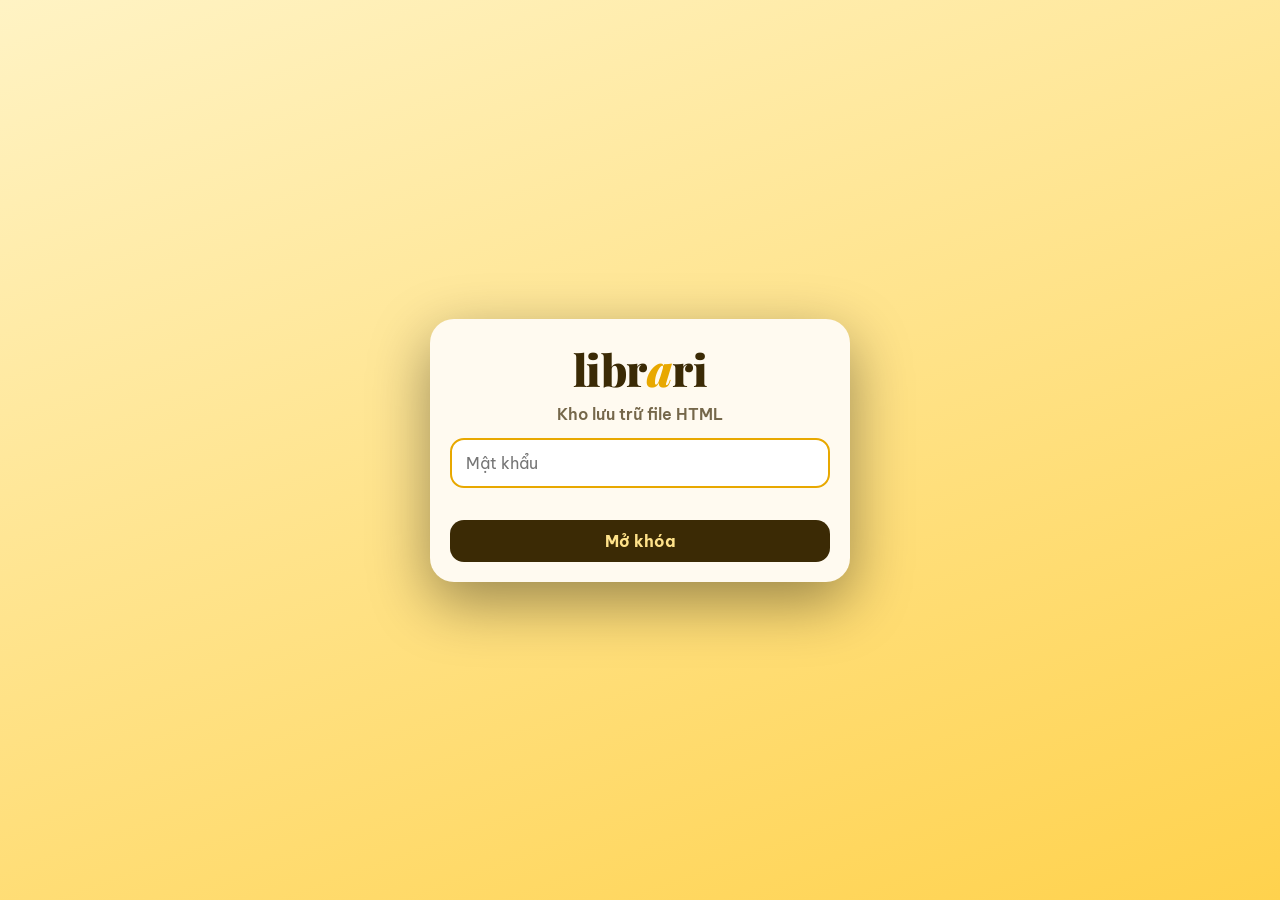
==== index.html @ 1a774085 "librari: kho lưu file HTML Co-Authored-By: Claude Sonnet 5.5 <noreply@anthropic.com> Claude-Session:" ====
<!doctype html>
<html lang="vi"><head><meta charset="utf-8">
<meta name="viewport" content="width=device-width,initial-scale=1,viewport-fit=cover">
<meta name="theme-color" content="#f7c948"><title>librari</title>
<link rel="icon" href="data:image/svg+xml,%3Csvg xmlns='http://www.w3.org/2000/svg' viewBox='0 0 32 32'%3E%3Crect width='32' height='32' rx='8' fill='%23f7c948'/%3E%3Cpath d='M6 11h7l2 2h11v11H6z' fill='%238a5a00'/%3E%3C/svg%3E">
<link rel="preconnect" href="https://fonts.googleapis.com"><link rel="preconnect" href="https://fonts.gstatic.com" crossorigin>
<link href="https://fonts.googleapis.com/css2?family=Be+Vietnam+Pro:wght@400;600;800&family=Playfair+Display:ital,wght@0,700;0,900;1,700&display=swap" rel="stylesheet">
<style>
:root{--bg:#fff3c4;--bg2:#ffe28a;--ink:#3b2a05;--acc:#e8a800;--card:#fffaf0;--line:#f0d27a}
*{box-sizing:border-box;-webkit-tap-highlight-color:transparent}
html,body{margin:0;min-height:100%;font-family:'Be Vietnam Pro',system-ui,sans-serif;color:var(--ink)}
body{background:radial-gradient(1200px 700px at 10% -10%,#fff9dc 0,transparent 60%),radial-gradient(900px 600px at 100% 0,#ffd75e 0,transparent 55%),linear-gradient(160deg,var(--bg),var(--bg2));background-attachment:fixed;padding-bottom:110px}
button{font:inherit;color:inherit;cursor:pointer;border:0}
header{position:sticky;top:0;z-index:5;display:flex;align-items:center;gap:10px;padding:max(12px,env(safe-area-inset-top)) 16px 12px;backdrop-filter:blur(14px);background:#fff3c4aa}
.logo{font-family:'Playfair Display',serif;font-weight:900;font-size:26px;letter-spacing:-.5px}
.logo i{color:var(--acc)}
.crumbs{flex:1;display:flex;gap:4px;align-items:center;overflow-x:auto;white-space:nowrap;scrollbar-width:none;font-size:14px;font-weight:600}
.crumbs button{background:#fff8;padding:6px 10px;border-radius:99px}
.crumbs button:last-child{background:var(--ink);color:#ffe28a}
.ib{width:40px;height:40px;border-radius:12px;background:#fffa;display:grid;place-items:center;font-size:18px;flex:none}
.grid{display:grid;grid-template-columns:repeat(auto-fill,minmax(150px,1fr));gap:14px;padding:8px 16px 16px;max-width:1400px;margin:auto}
.t{position:relative;aspect-ratio:1;border-radius:22px;overflow:hidden;background:var(--card);box-shadow:0 6px 18px #8a5a0033,inset 0 0 0 1.5px #fff8;cursor:pointer;transition:transform .15s;animation:pop .35s both}
.t:active{transform:scale(.96)}@media(hover:hover){.t:hover{transform:translateY(-4px) rotate(-.6deg)}}
@keyframes pop{from{opacity:0;transform:scale(.9)}}
.t svg.bg{position:absolute;inset:0;width:100%;height:100%}
.t .n{position:absolute;left:0;right:0;bottom:0;padding:28px 12px 12px;font-family:'Playfair Display',serif;font-weight:900;font-size:clamp(15px,4.2vw,19px);line-height:1.15;color:#fff;background:linear-gradient(transparent,#2a1c04cc);word-break:break-word;display:-webkit-box;-webkit-line-clamp:3;-webkit-box-orient:vertical;overflow:hidden;text-shadow:0 1px 6px #0006}
.t.f{background:linear-gradient(160deg,#fff3c9,#ffd24d)}
.t.f .ic{position:absolute;inset:10% 10% 28%;display:grid;place-items:center}
.t.f .ic svg{width:100%;height:100%;filter:drop-shadow(0 6px 6px #8a5a0044)}
.t.f .n{background:none;color:var(--ink);text-shadow:none;padding:0 12px 12px}
.t.f small{display:block;font:600 11px 'Be Vietnam Pro';opacity:.6;margin-top:2px}
.m{position:absolute;top:8px;right:8px;width:30px;height:30px;border-radius:50%;background:#fffd;font-weight:800;line-height:1;display:grid;place-items:center;z-index:2}
.empty{text-align:center;padding:60px 24px;opacity:.7;font-weight:600}
.empty b{display:block;font:900 28px 'Playfair Display',serif;margin-bottom:8px}
.fab{position:fixed;left:0;right:0;bottom:max(16px,env(safe-area-inset-bottom));display:flex;gap:10px;justify-content:center;z-index:6;pointer-events:none}
.fab button{pointer-events:auto;padding:14px 20px;border-radius:99px;font-weight:800;background:var(--ink);color:#ffe28a;box-shadow:0 8px 22px #3b2a0555}
.fab button.s{background:#fffd;color:var(--ink)}
.ov{position:fixed;inset:0;z-index:20;background:#3b2a0599;display:grid;place-items:center;padding:20px;backdrop-filter:blur(4px)}
.dlg{width:min(420px,100%);max-height:85dvh;overflow:auto;background:var(--card);border-radius:24px;padding:20px;box-shadow:0 20px 60px #0006}
.dlg h3{margin:0 0 12px;font:900 22px 'Playfair Display',serif}
.dlg input[type=text],.dlg input[type=password]{width:100%;padding:13px 14px;font:inherit;border-radius:14px;border:2px solid var(--line);background:#fff;margin-bottom:12px;outline:0}
.dlg input:focus{border-color:var(--acc)}
.row{display:flex;gap:8px;justify-content:flex-end}
.b{padding:11px 18px;border-radius:14px;font-weight:700;background:#f5e3a3}.b.p{background:var(--ink);color:#ffe28a}.b.l{display:block;width:100%;text-align:left;margin-bottom:8px}.b.d{color:#b3261e}
.err{color:#b3261e;font-weight:600;font-size:13px;min-height:18px;margin:-4px 0 6px}
#lock{position:fixed;inset:0;z-index:50;display:grid;place-items:center;padding:24px;background:linear-gradient(160deg,#fff3c4,#ffd24d)}
#lock .dlg{text-align:center}#lock .logo{font-size:44px;display:block;margin-bottom:6px}
#view{position:fixed;inset:0;z-index:30;background:#000;display:none}
#view iframe{position:absolute;inset:0;width:100%;height:100%;border:0;background:#fff}
#vb{position:absolute;top:max(8px,env(safe-area-inset-top));right:8px;z-index:2;display:flex;gap:6px;opacity:.85;transition:opacity .3s}
#vb button{width:40px;height:40px;border-radius:50%;background:#2a1c04cc;color:#ffe28a;font-size:17px;font-weight:800;backdrop-filter:blur(6px)}
#view.q #vb{opacity:.18}
.hid{display:none!important}
</style></head><body>
<div id="lock"><div class="dlg"><span class="logo">libr<i>a</i>ri</span><p style="margin:0 0 14px;opacity:.7;font-weight:600">Kho lưu trữ file HTML</p><input type="password" id="pw" placeholder="Mật khẩu" autocomplete="current-password"><div class="err" id="le"></div><button class="b p" style="width:100%" id="lb">Mở khóa</button></div></div>
<header><span class="logo">libr<i>a</i>ri</span><div class="crumbs" id="cr"></div><button class="ib" id="bk" title="Sao lưu / khôi phục">⇅</button><button class="ib" id="lo" title="Khóa">🔒</button></header>
<main><div class="grid" id="g"></div></main>
<div class="fab"><button class="s" id="nf">📁 Thư mục</button><button id="up">＋ Tải HTML lên</button></div>
<input type="file" id="fi" accept=".html,.htm,text/html" multiple hidden><input type="file" id="ri" accept=".json" hidden>
<div id="view"><div id="vb"><button id="vf" title="Toàn màn hình">⛶</button><button id="vx" title="Đóng">✕</button></div></div>
<script>
const HASH='a4751b67782b2f2d11706aff9822d2a721492cf282b61d3760e082967de8f615',$=s=>document.querySelector(s),E=new TextEncoder();
const hx=async p=>{const k=await crypto.subtle.importKey('raw',E.encode(p),'PBKDF2',false,['deriveBits']);return[...new Uint8Array(await crypto.subtle.deriveBits({name:'PBKDF2',salt:E.encode('librari-v1'),iterations:200000,hash:'SHA-256'},k,256))].map(x=>x.toString(16).padStart(2,'0')).join('')};
/* ---------- lưu trữ: IndexedDB (bền, xin persist) ---------- */
const db=new Promise((ok,no)=>{const r=indexedDB.open('librari',1);r.onupgradeneeded=()=>r.result.createObjectStore('i',{keyPath:'id'});r.onsuccess=()=>ok(r.result);r.onerror=()=>no(r.error)});
const tx=async(m,f)=>{const d=await db;return new Promise((ok,no)=>{const t=d.transaction('i',m),s=t.objectStore('i'),r=f(s);t.oncomplete=()=>ok(r&&r.result);t.onerror=()=>no(t.error)})};
const all=()=>tx('readonly',s=>s.getAll()),put=o=>tx('readwrite',s=>s.put(o)),del=id=>tx('readwrite',s=>s.delete(id));
navigator.storage&&navigator.storage.persist&&navigator.storage.persist();
let items=[],cur=null;
const uid=()=>Date.now().toString(36)+Math.random().toString(36).slice(2,6);
const esc=s=>s.replace(/[&<>"]/g,c=>({'&':'&amp;','<':'&lt;','>':'&gt;','"':'&quot;'}[c]));
/* ---------- họa tiết thumbnail tự tạo (theo tên + seed) ---------- */
const PAL=[['#ffb703','#fb8500','#fff1b8'],['#f9c74f','#f3722c','#fff3c4'],['#e9a800','#7a4a00','#ffe9a0'],['#ffd166','#ef8354','#4f3200'],['#f4a300','#9c5a00','#fff0b0'],['#ffcb47','#c8741a','#fff8dc'],['#fbbf24','#b45309','#fffbeb']];
function rng(s){let h=2166136261;for(const c of s)h=Math.imul(h^c.charCodeAt(0),16777619);return()=>(h=Math.imul(h^h>>>15,2246822507),h=Math.imul(h^h>>>13,3266489909),((h^=h>>>16)>>>0)/4294967296)}
function art(seed){const r=rng(seed),p=PAL[r()*PAL.length|0],k=r()*6|0,S=200;let o='';
const g='<defs><linearGradient id="a'+seed.length+'" x1="0" y1="0" x2="1" y2="1"><stop offset="0" stop-color="'+p[0]+'"/><stop offset="1" stop-color="'+p[1]+'"/></linearGradient></defs><rect width="200" height="200" fill="url(#a'+seed.length+')"/>';
if(k==0)for(let i=0;i<9;i++)o+='<circle cx="'+r()*S+'" cy="'+r()*S+'" r="'+(14+r()*50)+'" fill="'+p[2]+'" opacity="'+(.15+r()*.3)+'"/>';
if(k==1)for(let i=0;i<8;i++)o+='<circle cx="'+(r()*S)+'" cy="'+(r()*S)+'" r="'+(20+i*14)+'" fill="none" stroke="'+p[2]+'" stroke-width="'+(2+r()*5)+'" opacity=".35"/>';
if(k==2)for(let i=0;i<7;i++)o+='<path d="M-10 '+(i*32+r()*14)+' Q 50 '+(i*32-30)+' 100 '+(i*32)+' T 210 '+(i*32+10)+'" fill="none" stroke="'+p[2]+'" stroke-width="'+(3+r()*8)+'" opacity=".35" stroke-linecap="round"/>';
if(k==3)for(let y=0;y<10;y++)for(let x=0;x<10;x++)o+='<circle cx="'+(x*22+8)+'" cy="'+(y*22+8)+'" r="'+(1+r()*7)+'" fill="'+p[2]+'" opacity=".45"/>';
if(k==4)for(let i=0;i<7;i++)o+='<polygon points="'+[0,1,2].map(()=>r()*S+','+r()*S).join(' ')+'" fill="'+p[2]+'" opacity="'+(.15+r()*.3)+'"/>';
if(k==5)for(let i=-6;i<12;i++)o+='<rect x="'+(i*24)+'" y="-20" width="'+(6+r()*14)+'" height="260" fill="'+p[2]+'" opacity=".3" transform="rotate(25 100 100)"/>';
return'<svg class="bg" viewBox="0 0 200 200" preserveAspectRatio="xMidYMid slice">'+g+o+'</svg>'}
const FOLDER='<svg viewBox="0 0 120 100"><path d="M8 20a8 8 0 0 1 8-8h27l10 11h51a8 8 0 0 1 8 8v54a8 8 0 0 1-8 8H16a8 8 0 0 1-8-8z" fill="#c77d00"/><path d="M8 36a8 8 0 0 1 8-8h88a8 8 0 0 1 8 8v50a8 8 0 0 1-8 8H16a8 8 0 0 1-8-8z" fill="#ffc933"/><path d="M8 40h104" stroke="#fff6" stroke-width="3"/><rect x="8" y="36" width="104" height="58" rx="8" fill="none" stroke="#a96500" stroke-opacity=".25" stroke-width="2"/></svg>';
/* ---------- giao diện ---------- */
function render(){const kids=items.filter(i=>i.parent===cur).sort((a,b)=>(a.type==b.type?0:a.type=='folder'?-1:1)||a.name.localeCompare(b.name,'vi'));
const path=[];for(let c=cur;c;){const f=items.find(i=>i.id===c);if(!f)break;path.unshift(f);c=f.parent}
$('#cr').innerHTML='<button data-id="">🏠 Gốc</button>'+path.map(f=>'<span>›</span><button data-id="'+f.id+'">'+esc(f.name)+'</button>').join('');
$('#cr').querySelectorAll('button').forEach(b=>b.onclick=()=>{cur=b.dataset.id||null;render()});
$('#g').innerHTML=kids.length?kids.map((i,n)=>i.type=='folder'?'<div class="t f" data-id="'+i.id+'" style="animation-delay:'+n*25+'ms"><button class="m" data-m="'+i.id+'">⋯</button><div class="ic">'+FOLDER+'</div><div class="n">'+esc(i.name)+'<small>'+items.filter(x=>x.parent===i.id).length+' mục</small></div></div>':'<div class="t" data-id="'+i.id+'" style="animation-delay:'+n*25+'ms">'+art(i.name+(i.seed||''))+'<button class="m" data-m="'+i.id+'">⋯</button><div class="n">'+esc(i.name.replace(/\.html?$/i,''))+'</div></div>').join(''):'<div class="empty" style="grid-column:1/-1"><b>Trống trơn</b>Bấm “＋ Tải HTML lên” hoặc kéo thả file vào đây</div>';
$('#g').querySelectorAll('.t').forEach(t=>t.onclick=e=>{const m=e.target.closest('.m');if(m){menu(m.dataset.m);return}const i=items.find(x=>x.id===t.dataset.id);i.type=='folder'?(cur=i.id,render(),scrollTo(0,0)):openFile(i)})}
function dlg(h,ok,okLabel='OK'){return new Promise(res=>{const o=document.createElement('div');o.className='ov';o.innerHTML='<div class="dlg">'+h+'<div class="row"><button class="b" data-x>Hủy</button>'+(ok===false?'':'<button class="b p" data-o>'+okLabel+'</button>')+'</div></div>';document.body.append(o);const c=v=>{o.remove();res(v)};o.onclick=e=>{if(e.target==o)c(null)};o.querySelector('[data-x]').onclick=()=>c(null);const b=o.querySelector('[data-o]');b&&(b.onclick=()=>c(o));const i=o.querySelector('input');i&&(i.focus(),i.onkeydown=e=>e.key=='Enter'&&c(o));o.close=c})}
async function ask(title,val=''){const o=await dlg('<h3>'+title+'</h3><input type="text" value="'+esc(val)+'">');return o&&o.querySelector('input').value.trim()}
async function menu(id){const i=items.find(x=>x.id===id),o=document.createElement('div');o.className='ov';o.innerHTML='<div class="dlg"><h3>'+esc(i.name)+'</h3><button class="b l" data-a="rn">✏️ Đổi tên</button><button class="b l" data-a="mv">📂 Chuyển vào thư mục</button>'+(i.type=='file'?'<button class="b l" data-a="sd">🎨 Đổi họa tiết</button><button class="b l" data-a="dl">⬇️ Tải về</button>':'')+'<button class="b l d" data-a="rm">🗑 Xóa</button><button class="b l" data-a="x">Đóng</button></div>';document.body.append(o);
o.onclick=async e=>{const a=e.target.dataset.a;if(!a&&e.target!=o)return;o.remove();if(a=='rn'){const n=await ask('Đổi tên',i.name);if(n){i.name=n;await put(i);render()}}
if(a=='sd'){i.seed=Math.random().toString(36).slice(2,6);await put(i);render()}
if(a=='dl'){const u=URL.createObjectURL(new Blob([i.html],{type:'text/html'})),l=document.createElement('a');l.href=u;l.download=i.name.replace(/\.html?$/i,'')+'.html';l.click();setTimeout(()=>URL.revokeObjectURL(u),5e3)}
if(a=='rm'){const n=items.filter(x=>x.parent===id).length;const r=await dlg('<h3>Xóa “'+esc(i.name)+'”?</h3><p>'+(i.type=='folder'?'Xóa luôn '+n+' mục bên trong. ':'')+'Không thể hoàn tác.</p>','','Xóa');if(r){const rm=async x=>{for(const c of items.filter(y=>y.parent===x))await rm(c.id);await del(x)};await rm(id);items=await all();render()}}
if(a=='mv'){const desc=x=>items.filter(y=>y.parent===x).flatMap(y=>[y.id,...desc(y.id)]),bad=i.type=='folder'?[id,...desc(id)]:[],fs=items.filter(f=>f.type=='folder'&&!bad.includes(f.id)),p=x=>{const f=items.find(y=>y.id===x);return f?(f.parent?p(f.parent)+' / ':'')+f.name:''};
const m=await dlg('<h3>Chuyển tới</h3><button class="b l" data-t="">🏠 Gốc</button>'+fs.map(f=>'<button class="b l" data-t="'+f.id+'">📁 '+esc(p(f.id))+'</button>').join(''),false);if(!m)return;m.onclick=async e=>{if(e.target.dataset.t===undefined)return;i.parent=e.target.dataset.t||null;await put(i);m.close(1);render()}}}}
/* ---------- xem file: toàn màn hình, chạy tốt trên điện thoại ---------- */
let vurl=null,qt;
function openFile(i){const v=$('#view');vurl=URL.createObjectURL(new Blob([i.html],{type:'text/html'}));const f=document.createElement('iframe');f.allow='fullscreen;autoplay;accelerometer;gyroscope;microphone;camera;clipboard-write;web-share';f.setAttribute('allowfullscreen','');f.src=vurl;v.querySelector('iframe')?.remove();v.prepend(f);v.style.display='block';v.classList.remove('q');clearTimeout(qt);qt=setTimeout(()=>v.classList.add('q'),2500);document.body.style.overflow='hidden';history.pushState({v:1},'')}
function closeView(pop){const v=$('#view');v.style.display='none';v.querySelector('iframe')?.remove();vurl&&URL.revokeObjectURL(vurl);document.body.style.overflow='';if(document.fullscreenElement)document.exitFullscreen();if(!pop&&history.state&&history.state.v)history.back()}
$('#vx').onclick=()=>closeView();addEventListener('popstate',()=>$('#view').style.display=='block'&&closeView(1));
$('#vf').onclick=()=>{const v=$('#view');document.fullscreenElement?document.exitFullscreen():(v.requestFullscreen||v.webkitRequestFullscreen||(()=>{}))?.call(v)};
$('#vb').onpointerenter=$('#vb').ontouchstart=()=>{$('#view').classList.remove('q');clearTimeout(qt);qt=setTimeout(()=>$('#view').classList.add('q'),2500)};
/* ---------- tải lên / thư mục / sao lưu ---------- */
async function addFiles(fl){let n=0;for(const f of fl){if(!/\.html?$/i.test(f.name)&&f.type!='text/html')continue;await put({id:uid(),type:'file',parent:cur,name:f.name.replace(/\.html?$/i,''),html:await f.text(),created:Date.now()});n++}items=await all();render()}
$('#up').onclick=()=>$('#fi').click();$('#fi').onchange=e=>{addFiles(e.target.files);e.target.value=''};
addEventListener('dragover',e=>e.preventDefault());addEventListener('drop',e=>{e.preventDefault();addFiles(e.dataTransfer.files)});
$('#nf').onclick=async()=>{const n=await ask('Tên thư mục mới');if(n){await put({id:uid(),type:'folder',parent:cur,name:n,created:Date.now()});items=await all();render()}};
$('#bk').onclick=async()=>{const m=await dlg('<h3>Sao lưu</h3><button class="b l" data-a="e">⬇️ Xuất tất cả ra file .json</button><button class="b l" data-a="i">⬆️ Khôi phục từ file .json</button>',false);if(!m)return;m.onclick=async e=>{const a=e.target.dataset.a;if(!a)return;m.close(1);if(a=='e'){const u=URL.createObjectURL(new Blob([JSON.stringify(items)],{type:'application/json'})),l=document.createElement('a');l.href=u;l.download='librari-backup.json';l.click();setTimeout(()=>URL.revokeObjectURL(u),5e3)}else $('#ri').click()}};
$('#ri').onchange=async e=>{try{for(const o of JSON.parse(await e.target.files[0].text()))await put(o);items=await all();render()}catch{}e.target.value=''};
/* ---------- khóa ---------- */
async function unlock(){const e=$('#le');e.textContent='';try{if(await hx($('#pw').value)!==HASH){e.textContent='Sai mật khẩu';return}}catch{e.textContent='Trình duyệt không hỗ trợ';return}localStorage.lbOK=HASH.slice(0,16);start()}
async function start(){$('#lock').classList.add('hid');items=await all();render()}
$('#lb').onclick=unlock;$('#pw').onkeydown=e=>e.key=='Enter'&&unlock();
$('#lo').onclick=()=>{localStorage.removeItem('lbOK');location.reload()};
localStorage.lbOK===HASH.slice(0,16)?start():$('#pw').focus();
</script></body></html>
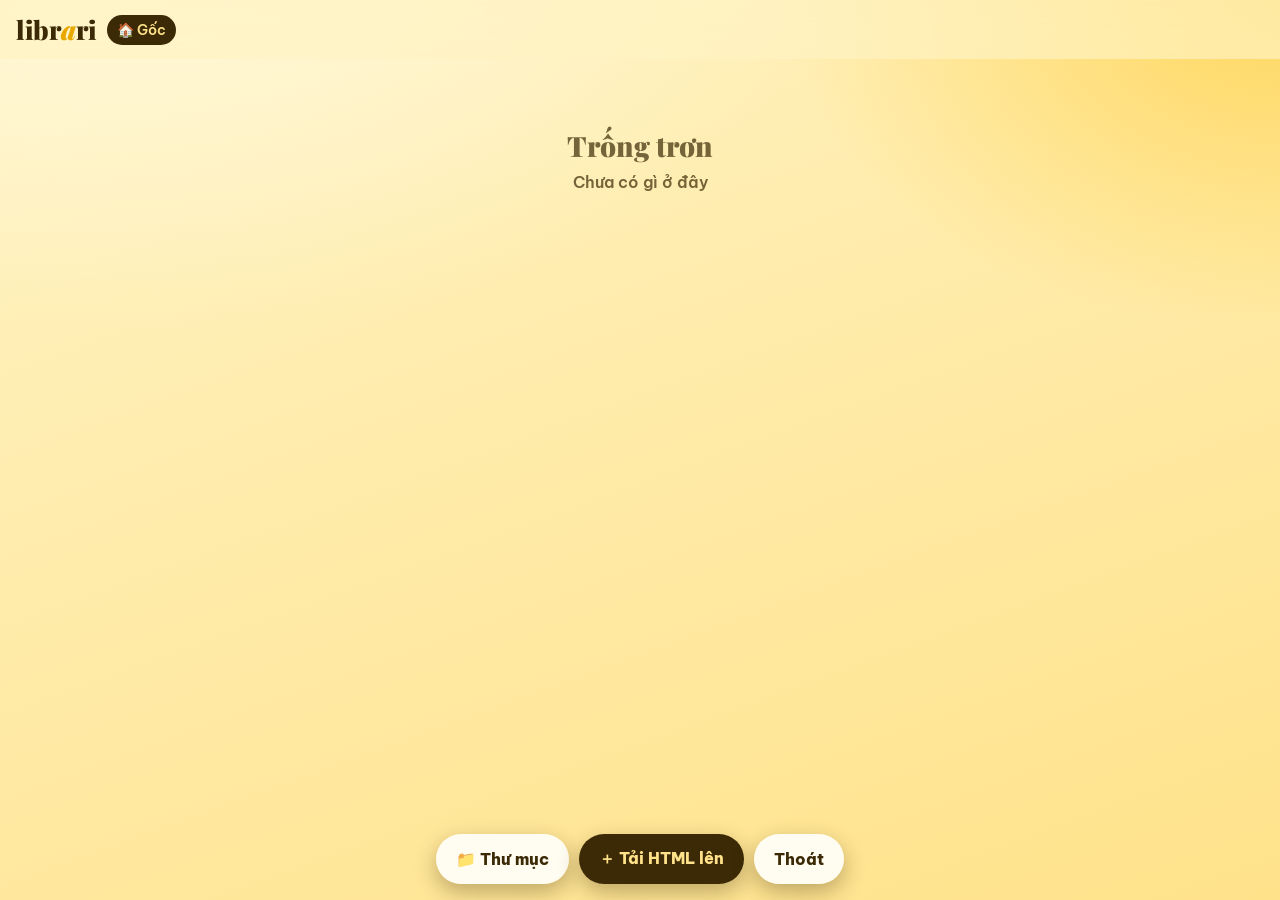
==== commit 46e927d0: "Xem công khai, nút tàng hình để đăng nhập, lưu vào repo như bản gốc Co-Authored-By: Claude Sonnet 5." ====
--- a/index.html
+++ b/index.html
@@ -23,6 +23,7 @@
 .t:active{transform:scale(.96)}@media(hover:hover){.t:hover{transform:translateY(-4px) rotate(-.6deg)}}
 @keyframes pop{from{opacity:0;transform:scale(.9)}}
 .t svg.bg{position:absolute;inset:0;width:100%;height:100%}
+.adm .t .m{display:grid}.t .m{display:none}
 .t .n{position:absolute;left:0;right:0;bottom:0;padding:28px 12px 12px;font-family:'Playfair Display',serif;font-weight:900;font-size:clamp(15px,4.2vw,19px);line-height:1.15;color:#fff;background:linear-gradient(transparent,#2a1c04cc);word-break:break-word;display:-webkit-box;-webkit-line-clamp:3;-webkit-box-orient:vertical;overflow:hidden;text-shadow:0 1px 6px #0006}
 .t.f{background:linear-gradient(160deg,#fff3c9,#ffd24d)}
 .t.f .ic{position:absolute;inset:10% 10% 28%;display:grid;place-items:center}
@@ -32,7 +33,7 @@
 .m{position:absolute;top:8px;right:8px;width:30px;height:30px;border-radius:50%;background:#fffd;font-weight:800;line-height:1;display:grid;place-items:center;z-index:2}
 .empty{text-align:center;padding:60px 24px;opacity:.7;font-weight:600}
 .empty b{display:block;font:900 28px 'Playfair Display',serif;margin-bottom:8px}
-.fab{position:fixed;left:0;right:0;bottom:max(16px,env(safe-area-inset-bottom));display:flex;gap:10px;justify-content:center;z-index:6;pointer-events:none}
+.fab{display:none;position:fixed;left:0;right:0;bottom:max(16px,env(safe-area-inset-bottom));display:flex;gap:10px;justify-content:center;z-index:6;pointer-events:none}
 .fab button{pointer-events:auto;padding:14px 20px;border-radius:99px;font-weight:800;background:var(--ink);color:#ffe28a;box-shadow:0 8px 22px #3b2a0555}
 .fab button.s{background:#fffd;color:var(--ink)}
 .ov{position:fixed;inset:0;z-index:20;background:#3b2a0599;display:grid;place-items:center;padding:20px;backdrop-filter:blur(4px)}
@@ -50,25 +51,51 @@
 #vb{position:absolute;top:max(8px,env(safe-area-inset-top));right:8px;z-index:2;display:flex;gap:6px;opacity:.85;transition:opacity .3s}
 #vb button{width:40px;height:40px;border-radius:50%;background:#2a1c04cc;color:#ffe28a;font-size:17px;font-weight:800;backdrop-filter:blur(6px)}
 #view.q #vb{opacity:.18}
+.adm .fab{display:flex}
+#sec{position:fixed;left:max(8px,env(safe-area-inset-left));bottom:max(8px,env(safe-area-inset-bottom));width:30px;height:30px;border-radius:50%;border:1.5px solid transparent;background:none;z-index:7}
+#sec:hover,#sec:focus-visible{border-color:#3b2a0533;outline:none}
+.pwr{position:relative}.pwr button{position:absolute;right:6px;top:6px;width:36px;height:36px;border-radius:10px;background:#f5e3a3}
+.dlg input{font-size:16px!important}
 .hid{display:none!important}
 </style></head><body>
-<div id="lock"><div class="dlg"><span class="logo">libr<i>a</i>ri</span><p style="margin:0 0 14px;opacity:.7;font-weight:600">Kho lưu trữ file HTML</p><input type="password" id="pw" placeholder="Mật khẩu" autocomplete="current-password"><div class="err" id="le"></div><button class="b p" style="width:100%" id="lb">Mở khóa</button></div></div>
-<header><span class="logo">libr<i>a</i>ri</span><div class="crumbs" id="cr"></div><button class="ib" id="bk" title="Sao lưu / khôi phục">⇅</button><button class="ib" id="lo" title="Khóa">🔒</button></header>
+<header><span class="logo">libr<i>a</i>ri</span><div class="crumbs" id="cr"></div></header>
 <main><div class="grid" id="g"></div></main>
-<div class="fab"><button class="s" id="nf">📁 Thư mục</button><button id="up">＋ Tải HTML lên</button></div>
-<input type="file" id="fi" accept=".html,.htm,text/html" multiple hidden><input type="file" id="ri" accept=".json" hidden>
+<button id="sec" aria-label="Đăng nhập"></button>
+<div class="fab" id="tools"><button class="s" id="nf">📁 Thư mục</button><button id="up">＋ Tải HTML lên</button><button class="s" id="out">Thoát</button></div>
+<input type="file" id="fi" accept=".html,.htm,text/html" multiple hidden>
 <div id="view"><div id="vb"><button id="vf" title="Toàn màn hình">⛶</button><button id="vx" title="Đóng">✕</button></div></div>
 <script>
-const HASH='a4751b67782b2f2d11706aff9822d2a721492cf282b61d3760e082967de8f615',$=s=>document.querySelector(s),E=new TextEncoder();
-const hx=async p=>{const k=await crypto.subtle.importKey('raw',E.encode(p),'PBKDF2',false,['deriveBits']);return[...new Uint8Array(await crypto.subtle.deriveBits({name:'PBKDF2',salt:E.encode('librari-v1'),iterations:200000,hash:'SHA-256'},k,256))].map(x=>x.toString(16).padStart(2,'0')).join('')};
-/* ---------- lưu trữ: IndexedDB (bền, xin persist) ---------- */
-const db=new Promise((ok,no)=>{const r=indexedDB.open('librari',1);r.onupgradeneeded=()=>r.result.createObjectStore('i',{keyPath:'id'});r.onsuccess=()=>ok(r.result);r.onerror=()=>no(r.error)});
-const tx=async(m,f)=>{const d=await db;return new Promise((ok,no)=>{const t=d.transaction('i',m),s=t.objectStore('i'),r=f(s);t.oncomplete=()=>ok(r&&r.result);t.onerror=()=>no(t.error)})};
-const all=()=>tx('readonly',s=>s.getAll()),put=o=>tx('readwrite',s=>s.put(o)),del=id=>tx('readwrite',s=>s.delete(id));
-navigator.storage&&navigator.storage.persist&&navigator.storage.persist();
-let items=[],cur=null;
+const HASH='a4751b67782b2f2d11706aff9822d2a721492cf282b61d3760e082967de8f615',$=s=>document.querySelector(s),E=new TextEncoder(),D=new TextDecoder(),B=document.body;
+const CFG={owner:'harieedawwn',repo:'librari',branch:'main'};
+const ub=s=>Uint8Array.from(atob(s),c=>c.charCodeAt(0)),hex=u=>[...u].map(x=>x.toString(16).padStart(2,'0')).join('');
+const b64=u=>{let s='';for(let i=0;i<u.length;i+=32768)s+=String.fromCharCode(...u.subarray(i,i+32768));return btoa(s)};
+const base=pw=>crypto.subtle.importKey('raw',E.encode(pw),'PBKDF2',false,['deriveBits','deriveKey']);
+const hx=async pw=>hex(new Uint8Array(await crypto.subtle.deriveBits({name:'PBKDF2',salt:E.encode('librari-v1'),iterations:200000,hash:'SHA-256'},await base(pw),256)));
+const ak=async pw=>crypto.subtle.deriveKey({name:'PBKDF2',salt:E.encode('librari-tk-v1'),iterations:200000,hash:'SHA-256'},await base(pw),{name:'AES-GCM',length:256},false,['encrypt','decrypt']);
+async function putTok(pw,t){const iv=crypto.getRandomValues(new Uint8Array(12)),ct=await crypto.subtle.encrypt({name:'AES-GCM',iv},await ak(pw),E.encode(t));localStorage.tk=b64(iv)+'.'+b64(new Uint8Array(ct))}
+async function getTok(pw){try{const[i,c]=localStorage.tk.split('.');return D.decode(await crypto.subtle.decrypt({name:'AES-GCM',iv:ub(i)},await ak(pw),ub(c)))}catch{return null}}
+const idb=(m,v)=>new Promise((ok,no)=>{const r=indexedDB.open('librari-k',1);r.onupgradeneeded=()=>r.result.createObjectStore('k');r.onerror=()=>no(r.error);
+r.onsuccess=()=>{const s=r.result.transaction('k',m==='get'?'readonly':'readwrite').objectStore('k'),q=m==='get'?s.get('a'):m==='del'?s.delete('a'):s.put(v,'a');q.onsuccess=()=>ok(q.result);q.onerror=()=>no(q.error)}});
+async function remember(t){const k=await crypto.subtle.generateKey({name:'AES-GCM',length:256},false,['encrypt','decrypt']),iv=crypto.getRandomValues(new Uint8Array(12));await idb('put',{k,iv,c:await crypto.subtle.encrypt({name:'AES-GCM',iv},k,E.encode(t))})}
+async function recall(){try{const a=await idb('get');return a?D.decode(await crypto.subtle.decrypt({name:'AES-GCM',iv:a.iv},a.k,a.c)):null}catch{return null}}
+/* ---------- ghi vào repo: mọi thay đổi = MỘT commit ---------- */
+let TOK=null,adm=false,items=[],cur=null;const cache={};
+async function api(p,m='GET',b){const r=await fetch('https://api.github.com/repos/'+CFG.owner+'/'+CFG.repo+'/'+p,{method:m,cache:'no-store',headers:{Authorization:'Bearer '+TOK,Accept:'application/vnd.github+json'},body:b?JSON.stringify(b):undefined});
+if(!r.ok)throw Error('GitHub '+r.status+': '+((await r.json().catch(()=>({}))).message||''));return r.json()}
+async function check(t){TOK=t;const r=await fetch('https://api.github.com/repos/'+CFG.owner+'/'+CFG.repo,{headers:{Authorization:'Bearer '+t,Accept:'application/vnd.github+json'},cache:'no-store'});
+if(r.status===401)throw Error('Token hết hạn hoặc sai');if(!r.ok)throw Error('GitHub '+r.status);const j=await r.json();if(j.permissions&&!j.permissions.push)throw Error('Token không có quyền ghi')}
+async function commit(msg,files,fn){const ent=Object.entries(files);
+const blobs=await Promise.all(ent.filter(e=>e[1]).map(async([path,c])=>({path,mode:'100644',type:'blob',sha:(await api('git/blobs','POST',{content:c,encoding:'base64'})).sha})));
+for(let n=0;;n++){const head=(await api('git/ref/heads/'+CFG.branch)).object.sha,bt=(await api('git/commits/'+head)).tree.sha;
+let j={items:[]};try{const f=await api('contents/data/library.json?ref='+head);j=JSON.parse(D.decode(ub(f.content.replace(/\n/g,''))))}catch{}
+fn(j);const jb=(await api('git/blobs','POST',{content:b64(E.encode(JSON.stringify(j))),encoding:'base64'})).sha;
+const tree=(await api('git/trees','POST',{base_tree:bt,tree:[...blobs,{path:'data/library.json',mode:'100644',type:'blob',sha:jb},...ent.filter(e=>!e[1]).map(([path])=>({path,mode:'100644',type:'blob',sha:null}))]})).sha;
+const c=(await api('git/commits','POST',{message:msg,tree,parents:[head]})).sha;
+try{await api('git/refs/heads/'+CFG.branch,'PATCH',{sha:c});items=j.items;render();return}catch(e){if(n>1)throw e}}}
+const busy=async f=>{B.style.cursor='progress';try{await f()}catch(e){await dlg('<h3>Lỗi</h3><p>'+esc(e.message)+'</p>',false)}B.style.cursor=''};
 const uid=()=>Date.now().toString(36)+Math.random().toString(36).slice(2,6);
 const esc=s=>s.replace(/[&<>"]/g,c=>({'&':'&amp;','<':'&lt;','>':'&gt;','"':'&quot;'}[c]));
+const kidsOf=x=>items.filter(y=>y.parent===x),subs=x=>kidsOf(x).flatMap(y=>[y,...subs(y.id)]);
 /* ---------- họa tiết thumbnail tự tạo (theo tên + seed) ---------- */
 const PAL=[['#ffb703','#fb8500','#fff1b8'],['#f9c74f','#f3722c','#fff3c4'],['#e9a800','#7a4a00','#ffe9a0'],['#ffd166','#ef8354','#4f3200'],['#f4a300','#9c5a00','#fff0b0'],['#ffcb47','#c8741a','#fff8dc'],['#fbbf24','#b45309','#fffbeb']];
 function rng(s){let h=2166136261;for(const c of s)h=Math.imul(h^c.charCodeAt(0),16777619);return()=>(h=Math.imul(h^h>>>15,2246822507),h=Math.imul(h^h>>>13,3266489909),((h^=h>>>16)>>>0)/4294967296)}
@@ -83,39 +110,40 @@
 return'<svg class="bg" viewBox="0 0 200 200" preserveAspectRatio="xMidYMid slice">'+g+o+'</svg>'}
 const FOLDER='<svg viewBox="0 0 120 100"><path d="M8 20a8 8 0 0 1 8-8h27l10 11h51a8 8 0 0 1 8 8v54a8 8 0 0 1-8 8H16a8 8 0 0 1-8-8z" fill="#c77d00"/><path d="M8 36a8 8 0 0 1 8-8h88a8 8 0 0 1 8 8v50a8 8 0 0 1-8 8H16a8 8 0 0 1-8-8z" fill="#ffc933"/><path d="M8 40h104" stroke="#fff6" stroke-width="3"/><rect x="8" y="36" width="104" height="58" rx="8" fill="none" stroke="#a96500" stroke-opacity=".25" stroke-width="2"/></svg>';
 /* ---------- giao diện ---------- */
-function render(){const kids=items.filter(i=>i.parent===cur).sort((a,b)=>(a.type==b.type?0:a.type=='folder'?-1:1)||a.name.localeCompare(b.name,'vi'));
+function render(){const kids=kidsOf(cur).sort((a,b)=>(a.type==b.type?0:a.type=='folder'?-1:1)||a.name.localeCompare(b.name,'vi'));
 const path=[];for(let c=cur;c;){const f=items.find(i=>i.id===c);if(!f)break;path.unshift(f);c=f.parent}
 $('#cr').innerHTML='<button data-id="">🏠 Gốc</button>'+path.map(f=>'<span>›</span><button data-id="'+f.id+'">'+esc(f.name)+'</button>').join('');
 $('#cr').querySelectorAll('button').forEach(b=>b.onclick=()=>{cur=b.dataset.id||null;render()});
-$('#g').innerHTML=kids.length?kids.map((i,n)=>i.type=='folder'?'<div class="t f" data-id="'+i.id+'" style="animation-delay:'+n*25+'ms"><button class="m" data-m="'+i.id+'">⋯</button><div class="ic">'+FOLDER+'</div><div class="n">'+esc(i.name)+'<small>'+items.filter(x=>x.parent===i.id).length+' mục</small></div></div>':'<div class="t" data-id="'+i.id+'" style="animation-delay:'+n*25+'ms">'+art(i.name+(i.seed||''))+'<button class="m" data-m="'+i.id+'">⋯</button><div class="n">'+esc(i.name.replace(/\.html?$/i,''))+'</div></div>').join(''):'<div class="empty" style="grid-column:1/-1"><b>Trống trơn</b>Bấm “＋ Tải HTML lên” hoặc kéo thả file vào đây</div>';
+$('#g').innerHTML=kids.length?kids.map((i,n)=>i.type=='folder'?'<div class="t f" data-id="'+i.id+'" style="animation-delay:'+n*25+'ms"><button class="m" data-m="'+i.id+'">⋯</button><div class="ic">'+FOLDER+'</div><div class="n">'+esc(i.name)+'<small>'+kidsOf(i.id).length+' mục</small></div></div>':'<div class="t" data-id="'+i.id+'" style="animation-delay:'+n*25+'ms">'+art(i.name+(i.seed||''))+'<button class="m" data-m="'+i.id+'">⋯</button><div class="n">'+esc(i.name.replace(/\.html?$/i,''))+'</div></div>').join(''):'<div class="empty" style="grid-column:1/-1"><b>Trống trơn</b>Chưa có gì ở đây</div>';
 $('#g').querySelectorAll('.t').forEach(t=>t.onclick=e=>{const m=e.target.closest('.m');if(m){menu(m.dataset.m);return}const i=items.find(x=>x.id===t.dataset.id);i.type=='folder'?(cur=i.id,render(),scrollTo(0,0)):openFile(i)})}
-function dlg(h,ok,okLabel='OK'){return new Promise(res=>{const o=document.createElement('div');o.className='ov';o.innerHTML='<div class="dlg">'+h+'<div class="row"><button class="b" data-x>Hủy</button>'+(ok===false?'':'<button class="b p" data-o>'+okLabel+'</button>')+'</div></div>';document.body.append(o);const c=v=>{o.remove();res(v)};o.onclick=e=>{if(e.target==o)c(null)};o.querySelector('[data-x]').onclick=()=>c(null);const b=o.querySelector('[data-o]');b&&(b.onclick=()=>c(o));const i=o.querySelector('input');i&&(i.focus(),i.onkeydown=e=>e.key=='Enter'&&c(o));o.close=c})}
+function dlg(h,ok,okLabel='OK',init){return new Promise(res=>{const o=document.createElement('div');o.className='ov';o.innerHTML='<div class="dlg">'+h+'<div class="row"><button class="b" data-x>Hủy</button>'+(ok===false?'':'<button class="b p" data-o>'+okLabel+'</button>')+'</div></div>';document.body.append(o);init&&init(o);const c=v=>{o.remove();res(v)};o.onclick=e=>{if(e.target==o)c(null)};o.querySelector('[data-x]').onclick=()=>c(null);const b=o.querySelector('[data-o]');b&&(b.onclick=()=>c(o));const i=o.querySelector('input');i&&(i.focus(),i.onkeydown=e=>e.key=='Enter'&&c(o));o.close=c})}
 async function ask(title,val=''){const o=await dlg('<h3>'+title+'</h3><input type="text" value="'+esc(val)+'">');return o&&o.querySelector('input').value.trim()}
-async function menu(id){const i=items.find(x=>x.id===id),o=document.createElement('div');o.className='ov';o.innerHTML='<div class="dlg"><h3>'+esc(i.name)+'</h3><button class="b l" data-a="rn">✏️ Đổi tên</button><button class="b l" data-a="mv">📂 Chuyển vào thư mục</button>'+(i.type=='file'?'<button class="b l" data-a="sd">🎨 Đổi họa tiết</button><button class="b l" data-a="dl">⬇️ Tải về</button>':'')+'<button class="b l d" data-a="rm">🗑 Xóa</button><button class="b l" data-a="x">Đóng</button></div>';document.body.append(o);
-o.onclick=async e=>{const a=e.target.dataset.a;if(!a&&e.target!=o)return;o.remove();if(a=='rn'){const n=await ask('Đổi tên',i.name);if(n){i.name=n;await put(i);render()}}
-if(a=='sd'){i.seed=Math.random().toString(36).slice(2,6);await put(i);render()}
-if(a=='dl'){const u=URL.createObjectURL(new Blob([i.html],{type:'text/html'})),l=document.createElement('a');l.href=u;l.download=i.name.replace(/\.html?$/i,'')+'.html';l.click();setTimeout(()=>URL.revokeObjectURL(u),5e3)}
-if(a=='rm'){const n=items.filter(x=>x.parent===id).length;const r=await dlg('<h3>Xóa “'+esc(i.name)+'”?</h3><p>'+(i.type=='folder'?'Xóa luôn '+n+' mục bên trong. ':'')+'Không thể hoàn tác.</p>','','Xóa');if(r){const rm=async x=>{for(const c of items.filter(y=>y.parent===x))await rm(c.id);await del(x)};await rm(id);items=await all();render()}}
-if(a=='mv'){const desc=x=>items.filter(y=>y.parent===x).flatMap(y=>[y.id,...desc(y.id)]),bad=i.type=='folder'?[id,...desc(id)]:[],fs=items.filter(f=>f.type=='folder'&&!bad.includes(f.id)),p=x=>{const f=items.find(y=>y.id===x);return f?(f.parent?p(f.parent)+' / ':'')+f.name:''};
-const m=await dlg('<h3>Chuyển tới</h3><button class="b l" data-t="">🏠 Gốc</button>'+fs.map(f=>'<button class="b l" data-t="'+f.id+'">📁 '+esc(p(f.id))+'</button>').join(''),false);if(!m)return;m.onclick=async e=>{if(e.target.dataset.t===undefined)return;i.parent=e.target.dataset.t||null;await put(i);m.close(1);render()}}}}
 /* ---------- xem file: toàn màn hình, chạy tốt trên điện thoại ---------- */
 let vurl=null,qt;
-function openFile(i){const v=$('#view');vurl=URL.createObjectURL(new Blob([i.html],{type:'text/html'}));const f=document.createElement('iframe');f.allow='fullscreen;autoplay;accelerometer;gyroscope;microphone;camera;clipboard-write;web-share';f.setAttribute('allowfullscreen','');f.src=vurl;v.querySelector('iframe')?.remove();v.prepend(f);v.style.display='block';v.classList.remove('q');clearTimeout(qt);qt=setTimeout(()=>v.classList.add('q'),2500);document.body.style.overflow='hidden';history.pushState({v:1},'')}
-function closeView(pop){const v=$('#view');v.style.display='none';v.querySelector('iframe')?.remove();vurl&&URL.revokeObjectURL(vurl);document.body.style.overflow='';if(document.fullscreenElement)document.exitFullscreen();if(!pop&&history.state&&history.state.v)history.back()}
+function openFile(i){const v=$('#view');vurl=cache[i.id]?URL.createObjectURL(new Blob([cache[i.id]],{type:'text/html'})):'files/'+i.id+'.html';const f=document.createElement('iframe');f.allow='fullscreen;autoplay;accelerometer;gyroscope;microphone;camera;clipboard-write;web-share';f.setAttribute('allowfullscreen','');f.src=vurl;v.querySelector('iframe')?.remove();v.prepend(f);v.style.display='block';v.classList.remove('q');clearTimeout(qt);qt=setTimeout(()=>v.classList.add('q'),2500);document.body.style.overflow='hidden';history.pushState({v:1},'')}
+function closeView(pop){const v=$('#view');v.style.display='none';v.querySelector('iframe')?.remove();vurl&&vurl.startsWith('blob:')&&URL.revokeObjectURL(vurl);document.body.style.overflow='';if(document.fullscreenElement)document.exitFullscreen();if(!pop&&history.state&&history.state.v)history.back()}
 $('#vx').onclick=()=>closeView();addEventListener('popstate',()=>$('#view').style.display=='block'&&closeView(1));
 $('#vf').onclick=()=>{const v=$('#view');document.fullscreenElement?document.exitFullscreen():(v.requestFullscreen||v.webkitRequestFullscreen||(()=>{}))?.call(v)};
 $('#vb').onpointerenter=$('#vb').ontouchstart=()=>{$('#view').classList.remove('q');clearTimeout(qt);qt=setTimeout(()=>$('#view').classList.add('q'),2500)};
-/* ---------- tải lên / thư mục / sao lưu ---------- */
-async function addFiles(fl){let n=0;for(const f of fl){if(!/\.html?$/i.test(f.name)&&f.type!='text/html')continue;await put({id:uid(),type:'file',parent:cur,name:f.name.replace(/\.html?$/i,''),html:await f.text(),created:Date.now()});n++}items=await all();render()}
+
+async function menu(id){const i=items.find(x=>x.id===id),o=document.createElement('div');o.className='ov';o.innerHTML='<div class="dlg"><h3>'+esc(i.name)+'</h3><button class="b l" data-a="rn">✏️ Đổi tên</button><button class="b l" data-a="mv">📂 Chuyển vào thư mục</button>'+(i.type=='file'?'<button class="b l" data-a="sd">🎨 Đổi họa tiết</button>':'')+'<button class="b l d" data-a="rm">🗑 Xóa</button><button class="b l" data-a="x">Đóng</button></div>';document.body.append(o);
+o.onclick=async e=>{const a=e.target.dataset.a;if(!a&&e.target!=o)return;o.remove();
+if(a=='rn'){const n=await ask('Đổi tên',i.name);if(n)busy(()=>commit('Đổi tên '+n,{},j=>{j.items.find(x=>x.id==id).name=n}))}
+if(a=='sd'){const sd=Math.random().toString(36).slice(2,6);busy(()=>commit('Đổi họa tiết',{},j=>{j.items.find(x=>x.id==id).seed=sd}))}
+if(a=='rm'){const all=subs(id),r=await dlg('<h3>Xóa “'+esc(i.name)+'”?</h3><p>'+(all.length?'Xóa luôn '+all.length+' mục bên trong. ':'')+'Không thể hoàn tác.</p>','','Xóa');if(r)busy(()=>{const ids=[id,...all.map(x=>x.id)],f={};[i,...all].filter(x=>x.type=='file').forEach(x=>f['files/'+x.id+'.html']=null);return commit('Xóa '+i.name,f,j=>{j.items=j.items.filter(x=>!ids.includes(x.id))})})}
+if(a=='mv'){const bad=i.type=='folder'?[id,...subs(id).map(x=>x.id)]:[],fs=items.filter(f=>f.type=='folder'&&!bad.includes(f.id)),p=x=>{const f=items.find(y=>y.id===x);return f?(f.parent?p(f.parent)+' / ':'')+f.name:''};
+const m=await dlg('<h3>Chuyển tới</h3><button class="b l" data-t="">🏠 Gốc</button>'+fs.map(f=>'<button class="b l" data-t="'+f.id+'">📁 '+esc(p(f.id))+'</button>').join(''),false);if(!m)return;m.onclick=e=>{if(e.target.dataset.t===undefined)return;const t=e.target.dataset.t||null;m.close(1);busy(()=>commit('Chuyển '+i.name,{},j=>{j.items.find(x=>x.id==id).parent=t}))}}}}
+/* ---------- tải lên / thư mục ---------- */
+async function addFiles(fl){const f={},add=[];for(const x of fl){if(!/\.html?$/i.test(x.name)&&x.type!='text/html')continue;const id=uid(),buf=new Uint8Array(await x.arrayBuffer());f['files/'+id+'.html']=b64(buf);cache[id]=D.decode(buf);add.push({id,type:'file',parent:cur,name:x.name.replace(/\.html?$/i,'')})}
+if(add.length)busy(()=>commit('Thêm '+add.length+' file',f,j=>j.items.push(...add)))}
 $('#up').onclick=()=>$('#fi').click();$('#fi').onchange=e=>{addFiles(e.target.files);e.target.value=''};
-addEventListener('dragover',e=>e.preventDefault());addEventListener('drop',e=>{e.preventDefault();addFiles(e.dataTransfer.files)});
-$('#nf').onclick=async()=>{const n=await ask('Tên thư mục mới');if(n){await put({id:uid(),type:'folder',parent:cur,name:n,created:Date.now()});items=await all();render()}};
-$('#bk').onclick=async()=>{const m=await dlg('<h3>Sao lưu</h3><button class="b l" data-a="e">⬇️ Xuất tất cả ra file .json</button><button class="b l" data-a="i">⬆️ Khôi phục từ file .json</button>',false);if(!m)return;m.onclick=async e=>{const a=e.target.dataset.a;if(!a)return;m.close(1);if(a=='e'){const u=URL.createObjectURL(new Blob([JSON.stringify(items)],{type:'application/json'})),l=document.createElement('a');l.href=u;l.download='librari-backup.json';l.click();setTimeout(()=>URL.revokeObjectURL(u),5e3)}else $('#ri').click()}};
-$('#ri').onchange=async e=>{try{for(const o of JSON.parse(await e.target.files[0].text()))await put(o);items=await all();render()}catch{}e.target.value=''};
-/* ---------- khóa ---------- */
-async function unlock(){const e=$('#le');e.textContent='';try{if(await hx($('#pw').value)!==HASH){e.textContent='Sai mật khẩu';return}}catch{e.textContent='Trình duyệt không hỗ trợ';return}localStorage.lbOK=HASH.slice(0,16);start()}
-async function start(){$('#lock').classList.add('hid');items=await all();render()}
-$('#lb').onclick=unlock;$('#pw').onkeydown=e=>e.key=='Enter'&&unlock();
-$('#lo').onclick=()=>{localStorage.removeItem('lbOK');location.reload()};
-localStorage.lbOK===HASH.slice(0,16)?start():$('#pw').focus();
+addEventListener('dragover',e=>e.preventDefault());addEventListener('drop',e=>{e.preventDefault();adm&&addFiles(e.dataTransfer.files)});
+$('#nf').onclick=async()=>{const n=await ask('Tên thư mục mới');if(n){const it={id:uid(),type:'folder',parent:cur,name:n};busy(()=>commit('Thư mục '+n,{},j=>j.items.push(it)))}};
+/* ---------- đăng nhập (nút tàng hình góc dưới trái) ---------- */
+const enter=t=>{TOK=t;adm=true;B.classList.add('adm')};
+$('#sec').onclick=async()=>{if(adm)return;const t=await recall();if(t){try{await check(t);return enter(t)}catch{}}
+for(;;){const d=await dlg('<h3>Đăng nhập</h3><div class="pwr"><input id="pw" type="password" placeholder="Mật khẩu" autocomplete="current-password" autocapitalize="off" autocorrect="off" spellcheck="false"><button type="button" id="ey">👁</button></div><input id="tk" type="password" placeholder="'+(localStorage.tk?'Token GitHub (đã lưu)':'Token GitHub')+'" autocomplete="off" autocapitalize="off" spellcheck="false"><div class="err" id="er">'+(window._er||'')+'</div>','','Vào',o=>{o.querySelector('#ey').onclick=()=>{const p=o.querySelector('#pw');p.type=p.type=='password'?'text':'password'}});window._er='';
+if(!d)return;try{const pw=d.querySelector('#pw').value;if(await hx(pw)!==HASH)throw Error('Sai mật khẩu');const nt=d.querySelector('#tk').value.trim(),t=nt||await getTok(pw);if(!t)throw Error('Cần token GitHub');await check(t);if(nt)await putTok(pw,t);await remember(t);return enter(t)}catch(e){window._er=e.message}}}
+$('#out').onclick=()=>{adm=false;TOK=null;B.classList.remove('adm');idb('del').catch(()=>{})};
+fetch('data/library.json?'+Date.now(),{cache:'no-store'}).then(r=>r.ok?r.json():{items:[]}).then(j=>{items=j.items||[]}).catch(()=>{}).finally(render);
 </script></body></html>
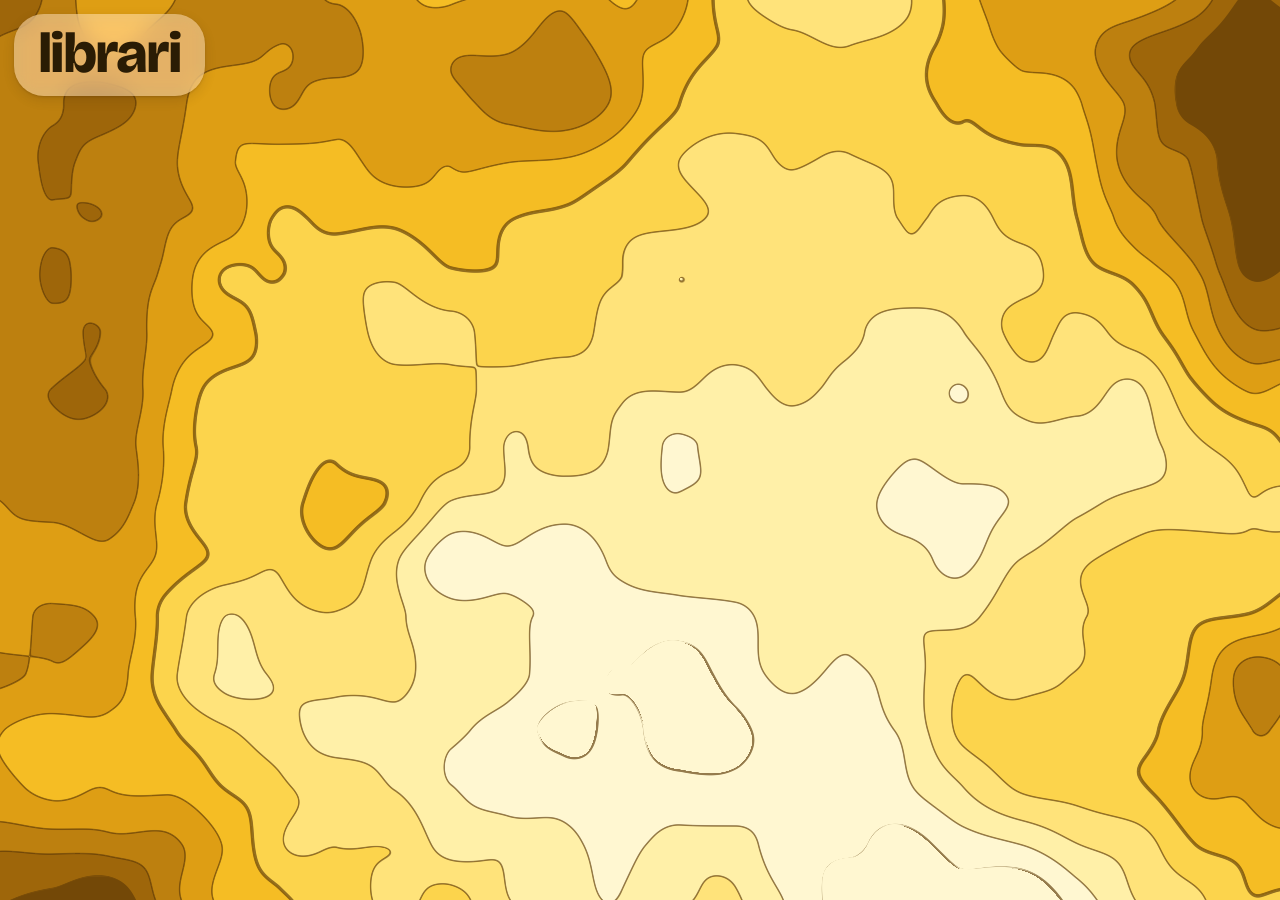
==== commit f9830521: "Làm lại theo thiết kế bản gốc: nền đồng mức, kính lỏng, tông vàng Co-Authored-By: Claude Sonnet 5.5 " ====
--- a/index.html
+++ b/index.html
@@ -1,149 +1,27 @@
 <!doctype html>
 <html lang="vi"><head><meta charset="utf-8">
 <meta name="viewport" content="width=device-width,initial-scale=1,viewport-fit=cover">
-<meta name="theme-color" content="#f7c948"><title>librari</title>
-<link rel="icon" href="data:image/svg+xml,%3Csvg xmlns='http://www.w3.org/2000/svg' viewBox='0 0 32 32'%3E%3Crect width='32' height='32' rx='8' fill='%23f7c948'/%3E%3Cpath d='M6 11h7l2 2h11v11H6z' fill='%238a5a00'/%3E%3C/svg%3E">
-<link rel="preconnect" href="https://fonts.googleapis.com"><link rel="preconnect" href="https://fonts.gstatic.com" crossorigin>
-<link href="https://fonts.googleapis.com/css2?family=Be+Vietnam+Pro:wght@400;600;800&family=Playfair+Display:ital,wght@0,700;0,900;1,700&display=swap" rel="stylesheet">
-<style>
-:root{--bg:#fff3c4;--bg2:#ffe28a;--ink:#3b2a05;--acc:#e8a800;--card:#fffaf0;--line:#f0d27a}
-*{box-sizing:border-box;-webkit-tap-highlight-color:transparent}
-html,body{margin:0;min-height:100%;font-family:'Be Vietnam Pro',system-ui,sans-serif;color:var(--ink)}
-body{background:radial-gradient(1200px 700px at 10% -10%,#fff9dc 0,transparent 60%),radial-gradient(900px 600px at 100% 0,#ffd75e 0,transparent 55%),linear-gradient(160deg,var(--bg),var(--bg2));background-attachment:fixed;padding-bottom:110px}
-button{font:inherit;color:inherit;cursor:pointer;border:0}
-header{position:sticky;top:0;z-index:5;display:flex;align-items:center;gap:10px;padding:max(12px,env(safe-area-inset-top)) 16px 12px;backdrop-filter:blur(14px);background:#fff3c4aa}
-.logo{font-family:'Playfair Display',serif;font-weight:900;font-size:26px;letter-spacing:-.5px}
-.logo i{color:var(--acc)}
-.crumbs{flex:1;display:flex;gap:4px;align-items:center;overflow-x:auto;white-space:nowrap;scrollbar-width:none;font-size:14px;font-weight:600}
-.crumbs button{background:#fff8;padding:6px 10px;border-radius:99px}
-.crumbs button:last-child{background:var(--ink);color:#ffe28a}
-.ib{width:40px;height:40px;border-radius:12px;background:#fffa;display:grid;place-items:center;font-size:18px;flex:none}
-.grid{display:grid;grid-template-columns:repeat(auto-fill,minmax(150px,1fr));gap:14px;padding:8px 16px 16px;max-width:1400px;margin:auto}
-.t{position:relative;aspect-ratio:1;border-radius:22px;overflow:hidden;background:var(--card);box-shadow:0 6px 18px #8a5a0033,inset 0 0 0 1.5px #fff8;cursor:pointer;transition:transform .15s;animation:pop .35s both}
-.t:active{transform:scale(.96)}@media(hover:hover){.t:hover{transform:translateY(-4px) rotate(-.6deg)}}
-@keyframes pop{from{opacity:0;transform:scale(.9)}}
-.t svg.bg{position:absolute;inset:0;width:100%;height:100%}
-.adm .t .m{display:grid}.t .m{display:none}
-.t .n{position:absolute;left:0;right:0;bottom:0;padding:28px 12px 12px;font-family:'Playfair Display',serif;font-weight:900;font-size:clamp(15px,4.2vw,19px);line-height:1.15;color:#fff;background:linear-gradient(transparent,#2a1c04cc);word-break:break-word;display:-webkit-box;-webkit-line-clamp:3;-webkit-box-orient:vertical;overflow:hidden;text-shadow:0 1px 6px #0006}
-.t.f{background:linear-gradient(160deg,#fff3c9,#ffd24d)}
-.t.f .ic{position:absolute;inset:10% 10% 28%;display:grid;place-items:center}
-.t.f .ic svg{width:100%;height:100%;filter:drop-shadow(0 6px 6px #8a5a0044)}
-.t.f .n{background:none;color:var(--ink);text-shadow:none;padding:0 12px 12px}
-.t.f small{display:block;font:600 11px 'Be Vietnam Pro';opacity:.6;margin-top:2px}
-.m{position:absolute;top:8px;right:8px;width:30px;height:30px;border-radius:50%;background:#fffd;font-weight:800;line-height:1;display:grid;place-items:center;z-index:2}
-.empty{text-align:center;padding:60px 24px;opacity:.7;font-weight:600}
-.empty b{display:block;font:900 28px 'Playfair Display',serif;margin-bottom:8px}
-.fab{display:none;position:fixed;left:0;right:0;bottom:max(16px,env(safe-area-inset-bottom));display:flex;gap:10px;justify-content:center;z-index:6;pointer-events:none}
-.fab button{pointer-events:auto;padding:14px 20px;border-radius:99px;font-weight:800;background:var(--ink);color:#ffe28a;box-shadow:0 8px 22px #3b2a0555}
-.fab button.s{background:#fffd;color:var(--ink)}
-.ov{position:fixed;inset:0;z-index:20;background:#3b2a0599;display:grid;place-items:center;padding:20px;backdrop-filter:blur(4px)}
-.dlg{width:min(420px,100%);max-height:85dvh;overflow:auto;background:var(--card);border-radius:24px;padding:20px;box-shadow:0 20px 60px #0006}
-.dlg h3{margin:0 0 12px;font:900 22px 'Playfair Display',serif}
-.dlg input[type=text],.dlg input[type=password]{width:100%;padding:13px 14px;font:inherit;border-radius:14px;border:2px solid var(--line);background:#fff;margin-bottom:12px;outline:0}
-.dlg input:focus{border-color:var(--acc)}
-.row{display:flex;gap:8px;justify-content:flex-end}
-.b{padding:11px 18px;border-radius:14px;font-weight:700;background:#f5e3a3}.b.p{background:var(--ink);color:#ffe28a}.b.l{display:block;width:100%;text-align:left;margin-bottom:8px}.b.d{color:#b3261e}
-.err{color:#b3261e;font-weight:600;font-size:13px;min-height:18px;margin:-4px 0 6px}
-#lock{position:fixed;inset:0;z-index:50;display:grid;place-items:center;padding:24px;background:linear-gradient(160deg,#fff3c4,#ffd24d)}
-#lock .dlg{text-align:center}#lock .logo{font-size:44px;display:block;margin-bottom:6px}
-#view{position:fixed;inset:0;z-index:30;background:#000;display:none}
-#view iframe{position:absolute;inset:0;width:100%;height:100%;border:0;background:#fff}
-#vb{position:absolute;top:max(8px,env(safe-area-inset-top));right:8px;z-index:2;display:flex;gap:6px;opacity:.85;transition:opacity .3s}
-#vb button{width:40px;height:40px;border-radius:50%;background:#2a1c04cc;color:#ffe28a;font-size:17px;font-weight:800;backdrop-filter:blur(6px)}
-#view.q #vb{opacity:.18}
-.adm .fab{display:flex}
-#sec{position:fixed;left:max(8px,env(safe-area-inset-left));bottom:max(8px,env(safe-area-inset-bottom));width:30px;height:30px;border-radius:50%;border:1.5px solid transparent;background:none;z-index:7}
-#sec:hover,#sec:focus-visible{border-color:#3b2a0533;outline:none}
-.pwr{position:relative}.pwr button{position:absolute;right:6px;top:6px;width:36px;height:36px;border-radius:10px;background:#f5e3a3}
-.dlg input{font-size:16px!important}
-.hid{display:none!important}
-</style></head><body>
-<header><span class="logo">libr<i>a</i>ri</span><div class="crumbs" id="cr"></div></header>
-<main><div class="grid" id="g"></div></main>
+<title>librari</title>
+<meta name="theme-color" content="#e9b92f">
+<link rel="icon" href="data:image/svg+xml,%3Csvg xmlns='http://www.w3.org/2000/svg' viewBox='0 0 32 32'%3E%3Crect width='32' height='32' rx='8' fill='%23e9b92f'/%3E%3Cpath d='M6 11h7l2 2h11v11H6z' fill='%235a3a00'/%3E%3C/svg%3E">
+<link rel="preconnect" href="https://fonts.googleapis.com"><link rel="preconnect" href="https://fonts.gstatic.com" crossorigin><link rel="stylesheet" href="https://fonts.googleapis.com/css2?family=Bricolage+Grotesque:opsz,wght@12..96,400;12..96,600;12..96,700;12..96,800&display=swap">
+<link rel="stylesheet" href="css/style.css?v=1">
+</head><body>
+<svg width="0" height="0" style="position:absolute"><defs id="defs"></defs></svg>
+<canvas id="cv"></canvas>
+<main id="stage"><div id="track"></div></main>
+<div id="top" class="glass"><h1 id="ttl">librari</h1></div>
+<button class="bt glass" id="back">Quay lại</button>
 <button id="sec" aria-label="Đăng nhập"></button>
-<div class="fab" id="tools"><button class="s" id="nf">📁 Thư mục</button><button id="up">＋ Tải HTML lên</button><button class="s" id="out">Thoát</button></div>
+<div id="tools"><button class="bt glass" id="add">Tải lên</button><button class="bt glass" id="nf">Thư mục</button><button class="bt glass" id="ed">Sửa</button><button class="bt glass" id="out">Thoát</button></div>
 <input type="file" id="fi" accept=".html,.htm,text/html" multiple hidden>
-<div id="view"><div id="vb"><button id="vf" title="Toàn màn hình">⛶</button><button id="vx" title="Đóng">✕</button></div></div>
-<script>
-const HASH='a4751b67782b2f2d11706aff9822d2a721492cf282b61d3760e082967de8f615',$=s=>document.querySelector(s),E=new TextEncoder(),D=new TextDecoder(),B=document.body;
-const CFG={owner:'harieedawwn',repo:'librari',branch:'main'};
-const ub=s=>Uint8Array.from(atob(s),c=>c.charCodeAt(0)),hex=u=>[...u].map(x=>x.toString(16).padStart(2,'0')).join('');
-const b64=u=>{let s='';for(let i=0;i<u.length;i+=32768)s+=String.fromCharCode(...u.subarray(i,i+32768));return btoa(s)};
-const base=pw=>crypto.subtle.importKey('raw',E.encode(pw),'PBKDF2',false,['deriveBits','deriveKey']);
-const hx=async pw=>hex(new Uint8Array(await crypto.subtle.deriveBits({name:'PBKDF2',salt:E.encode('librari-v1'),iterations:200000,hash:'SHA-256'},await base(pw),256)));
-const ak=async pw=>crypto.subtle.deriveKey({name:'PBKDF2',salt:E.encode('librari-tk-v1'),iterations:200000,hash:'SHA-256'},await base(pw),{name:'AES-GCM',length:256},false,['encrypt','decrypt']);
-async function putTok(pw,t){const iv=crypto.getRandomValues(new Uint8Array(12)),ct=await crypto.subtle.encrypt({name:'AES-GCM',iv},await ak(pw),E.encode(t));localStorage.tk=b64(iv)+'.'+b64(new Uint8Array(ct))}
-async function getTok(pw){try{const[i,c]=localStorage.tk.split('.');return D.decode(await crypto.subtle.decrypt({name:'AES-GCM',iv:ub(i)},await ak(pw),ub(c)))}catch{return null}}
-const idb=(m,v)=>new Promise((ok,no)=>{const r=indexedDB.open('librari-k',1);r.onupgradeneeded=()=>r.result.createObjectStore('k');r.onerror=()=>no(r.error);
-r.onsuccess=()=>{const s=r.result.transaction('k',m==='get'?'readonly':'readwrite').objectStore('k'),q=m==='get'?s.get('a'):m==='del'?s.delete('a'):s.put(v,'a');q.onsuccess=()=>ok(q.result);q.onerror=()=>no(q.error)}});
-async function remember(t){const k=await crypto.subtle.generateKey({name:'AES-GCM',length:256},false,['encrypt','decrypt']),iv=crypto.getRandomValues(new Uint8Array(12));await idb('put',{k,iv,c:await crypto.subtle.encrypt({name:'AES-GCM',iv},k,E.encode(t))})}
-async function recall(){try{const a=await idb('get');return a?D.decode(await crypto.subtle.decrypt({name:'AES-GCM',iv:a.iv},a.k,a.c)):null}catch{return null}}
-/* ---------- ghi vào repo: mọi thay đổi = MỘT commit ---------- */
-let TOK=null,adm=false,items=[],cur=null;const cache={};
-async function api(p,m='GET',b){const r=await fetch('https://api.github.com/repos/'+CFG.owner+'/'+CFG.repo+'/'+p,{method:m,cache:'no-store',headers:{Authorization:'Bearer '+TOK,Accept:'application/vnd.github+json'},body:b?JSON.stringify(b):undefined});
-if(!r.ok)throw Error('GitHub '+r.status+': '+((await r.json().catch(()=>({}))).message||''));return r.json()}
-async function check(t){TOK=t;const r=await fetch('https://api.github.com/repos/'+CFG.owner+'/'+CFG.repo,{headers:{Authorization:'Bearer '+t,Accept:'application/vnd.github+json'},cache:'no-store'});
-if(r.status===401)throw Error('Token hết hạn hoặc sai');if(!r.ok)throw Error('GitHub '+r.status);const j=await r.json();if(j.permissions&&!j.permissions.push)throw Error('Token không có quyền ghi')}
-async function commit(msg,files,fn){const ent=Object.entries(files);
-const blobs=await Promise.all(ent.filter(e=>e[1]).map(async([path,c])=>({path,mode:'100644',type:'blob',sha:(await api('git/blobs','POST',{content:c,encoding:'base64'})).sha})));
-for(let n=0;;n++){const head=(await api('git/ref/heads/'+CFG.branch)).object.sha,bt=(await api('git/commits/'+head)).tree.sha;
-let j={items:[]};try{const f=await api('contents/data/library.json?ref='+head);j=JSON.parse(D.decode(ub(f.content.replace(/\n/g,''))))}catch{}
-fn(j);const jb=(await api('git/blobs','POST',{content:b64(E.encode(JSON.stringify(j))),encoding:'base64'})).sha;
-const tree=(await api('git/trees','POST',{base_tree:bt,tree:[...blobs,{path:'data/library.json',mode:'100644',type:'blob',sha:jb},...ent.filter(e=>!e[1]).map(([path])=>({path,mode:'100644',type:'blob',sha:null}))]})).sha;
-const c=(await api('git/commits','POST',{message:msg,tree,parents:[head]})).sha;
-try{await api('git/refs/heads/'+CFG.branch,'PATCH',{sha:c});items=j.items;render();return}catch(e){if(n>1)throw e}}}
-const busy=async f=>{B.style.cursor='progress';try{await f()}catch(e){await dlg('<h3>Lỗi</h3><p>'+esc(e.message)+'</p>',false)}B.style.cursor=''};
-const uid=()=>Date.now().toString(36)+Math.random().toString(36).slice(2,6);
-const esc=s=>s.replace(/[&<>"]/g,c=>({'&':'&amp;','<':'&lt;','>':'&gt;','"':'&quot;'}[c]));
-const kidsOf=x=>items.filter(y=>y.parent===x),subs=x=>kidsOf(x).flatMap(y=>[y,...subs(y.id)]);
-/* ---------- họa tiết thumbnail tự tạo (theo tên + seed) ---------- */
-const PAL=[['#ffb703','#fb8500','#fff1b8'],['#f9c74f','#f3722c','#fff3c4'],['#e9a800','#7a4a00','#ffe9a0'],['#ffd166','#ef8354','#4f3200'],['#f4a300','#9c5a00','#fff0b0'],['#ffcb47','#c8741a','#fff8dc'],['#fbbf24','#b45309','#fffbeb']];
-function rng(s){let h=2166136261;for(const c of s)h=Math.imul(h^c.charCodeAt(0),16777619);return()=>(h=Math.imul(h^h>>>15,2246822507),h=Math.imul(h^h>>>13,3266489909),((h^=h>>>16)>>>0)/4294967296)}
-function art(seed){const r=rng(seed),p=PAL[r()*PAL.length|0],k=r()*6|0,S=200;let o='';
-const g='<defs><linearGradient id="a'+seed.length+'" x1="0" y1="0" x2="1" y2="1"><stop offset="0" stop-color="'+p[0]+'"/><stop offset="1" stop-color="'+p[1]+'"/></linearGradient></defs><rect width="200" height="200" fill="url(#a'+seed.length+')"/>';
-if(k==0)for(let i=0;i<9;i++)o+='<circle cx="'+r()*S+'" cy="'+r()*S+'" r="'+(14+r()*50)+'" fill="'+p[2]+'" opacity="'+(.15+r()*.3)+'"/>';
-if(k==1)for(let i=0;i<8;i++)o+='<circle cx="'+(r()*S)+'" cy="'+(r()*S)+'" r="'+(20+i*14)+'" fill="none" stroke="'+p[2]+'" stroke-width="'+(2+r()*5)+'" opacity=".35"/>';
-if(k==2)for(let i=0;i<7;i++)o+='<path d="M-10 '+(i*32+r()*14)+' Q 50 '+(i*32-30)+' 100 '+(i*32)+' T 210 '+(i*32+10)+'" fill="none" stroke="'+p[2]+'" stroke-width="'+(3+r()*8)+'" opacity=".35" stroke-linecap="round"/>';
-if(k==3)for(let y=0;y<10;y++)for(let x=0;x<10;x++)o+='<circle cx="'+(x*22+8)+'" cy="'+(y*22+8)+'" r="'+(1+r()*7)+'" fill="'+p[2]+'" opacity=".45"/>';
-if(k==4)for(let i=0;i<7;i++)o+='<polygon points="'+[0,1,2].map(()=>r()*S+','+r()*S).join(' ')+'" fill="'+p[2]+'" opacity="'+(.15+r()*.3)+'"/>';
-if(k==5)for(let i=-6;i<12;i++)o+='<rect x="'+(i*24)+'" y="-20" width="'+(6+r()*14)+'" height="260" fill="'+p[2]+'" opacity=".3" transform="rotate(25 100 100)"/>';
-return'<svg class="bg" viewBox="0 0 200 200" preserveAspectRatio="xMidYMid slice">'+g+o+'</svg>'}
-const FOLDER='<svg viewBox="0 0 120 100"><path d="M8 20a8 8 0 0 1 8-8h27l10 11h51a8 8 0 0 1 8 8v54a8 8 0 0 1-8 8H16a8 8 0 0 1-8-8z" fill="#c77d00"/><path d="M8 36a8 8 0 0 1 8-8h88a8 8 0 0 1 8 8v50a8 8 0 0 1-8 8H16a8 8 0 0 1-8-8z" fill="#ffc933"/><path d="M8 40h104" stroke="#fff6" stroke-width="3"/><rect x="8" y="36" width="104" height="58" rx="8" fill="none" stroke="#a96500" stroke-opacity=".25" stroke-width="2"/></svg>';
-/* ---------- giao diện ---------- */
-function render(){const kids=kidsOf(cur).sort((a,b)=>(a.type==b.type?0:a.type=='folder'?-1:1)||a.name.localeCompare(b.name,'vi'));
-const path=[];for(let c=cur;c;){const f=items.find(i=>i.id===c);if(!f)break;path.unshift(f);c=f.parent}
-$('#cr').innerHTML='<button data-id="">🏠 Gốc</button>'+path.map(f=>'<span>›</span><button data-id="'+f.id+'">'+esc(f.name)+'</button>').join('');
-$('#cr').querySelectorAll('button').forEach(b=>b.onclick=()=>{cur=b.dataset.id||null;render()});
-$('#g').innerHTML=kids.length?kids.map((i,n)=>i.type=='folder'?'<div class="t f" data-id="'+i.id+'" style="animation-delay:'+n*25+'ms"><button class="m" data-m="'+i.id+'">⋯</button><div class="ic">'+FOLDER+'</div><div class="n">'+esc(i.name)+'<small>'+kidsOf(i.id).length+' mục</small></div></div>':'<div class="t" data-id="'+i.id+'" style="animation-delay:'+n*25+'ms">'+art(i.name+(i.seed||''))+'<button class="m" data-m="'+i.id+'">⋯</button><div class="n">'+esc(i.name.replace(/\.html?$/i,''))+'</div></div>').join(''):'<div class="empty" style="grid-column:1/-1"><b>Trống trơn</b>Chưa có gì ở đây</div>';
-$('#g').querySelectorAll('.t').forEach(t=>t.onclick=e=>{const m=e.target.closest('.m');if(m){menu(m.dataset.m);return}const i=items.find(x=>x.id===t.dataset.id);i.type=='folder'?(cur=i.id,render(),scrollTo(0,0)):openFile(i)})}
-function dlg(h,ok,okLabel='OK',init){return new Promise(res=>{const o=document.createElement('div');o.className='ov';o.innerHTML='<div class="dlg">'+h+'<div class="row"><button class="b" data-x>Hủy</button>'+(ok===false?'':'<button class="b p" data-o>'+okLabel+'</button>')+'</div></div>';document.body.append(o);init&&init(o);const c=v=>{o.remove();res(v)};o.onclick=e=>{if(e.target==o)c(null)};o.querySelector('[data-x]').onclick=()=>c(null);const b=o.querySelector('[data-o]');b&&(b.onclick=()=>c(o));const i=o.querySelector('input');i&&(i.focus(),i.onkeydown=e=>e.key=='Enter'&&c(o));o.close=c})}
-async function ask(title,val=''){const o=await dlg('<h3>'+title+'</h3><input type="text" value="'+esc(val)+'">');return o&&o.querySelector('input').value.trim()}
-/* ---------- xem file: toàn màn hình, chạy tốt trên điện thoại ---------- */
-let vurl=null,qt;
-function openFile(i){const v=$('#view');vurl=cache[i.id]?URL.createObjectURL(new Blob([cache[i.id]],{type:'text/html'})):'files/'+i.id+'.html';const f=document.createElement('iframe');f.allow='fullscreen;autoplay;accelerometer;gyroscope;microphone;camera;clipboard-write;web-share';f.setAttribute('allowfullscreen','');f.src=vurl;v.querySelector('iframe')?.remove();v.prepend(f);v.style.display='block';v.classList.remove('q');clearTimeout(qt);qt=setTimeout(()=>v.classList.add('q'),2500);document.body.style.overflow='hidden';history.pushState({v:1},'')}
-function closeView(pop){const v=$('#view');v.style.display='none';v.querySelector('iframe')?.remove();vurl&&vurl.startsWith('blob:')&&URL.revokeObjectURL(vurl);document.body.style.overflow='';if(document.fullscreenElement)document.exitFullscreen();if(!pop&&history.state&&history.state.v)history.back()}
-$('#vx').onclick=()=>closeView();addEventListener('popstate',()=>$('#view').style.display=='block'&&closeView(1));
-$('#vf').onclick=()=>{const v=$('#view');document.fullscreenElement?document.exitFullscreen():(v.requestFullscreen||v.webkitRequestFullscreen||(()=>{}))?.call(v)};
-$('#vb').onpointerenter=$('#vb').ontouchstart=()=>{$('#view').classList.remove('q');clearTimeout(qt);qt=setTimeout(()=>$('#view').classList.add('q'),2500)};
-
-async function menu(id){const i=items.find(x=>x.id===id),o=document.createElement('div');o.className='ov';o.innerHTML='<div class="dlg"><h3>'+esc(i.name)+'</h3><button class="b l" data-a="rn">✏️ Đổi tên</button><button class="b l" data-a="mv">📂 Chuyển vào thư mục</button>'+(i.type=='file'?'<button class="b l" data-a="sd">🎨 Đổi họa tiết</button>':'')+'<button class="b l d" data-a="rm">🗑 Xóa</button><button class="b l" data-a="x">Đóng</button></div>';document.body.append(o);
-o.onclick=async e=>{const a=e.target.dataset.a;if(!a&&e.target!=o)return;o.remove();
-if(a=='rn'){const n=await ask('Đổi tên',i.name);if(n)busy(()=>commit('Đổi tên '+n,{},j=>{j.items.find(x=>x.id==id).name=n}))}
-if(a=='sd'){const sd=Math.random().toString(36).slice(2,6);busy(()=>commit('Đổi họa tiết',{},j=>{j.items.find(x=>x.id==id).seed=sd}))}
-if(a=='rm'){const all=subs(id),r=await dlg('<h3>Xóa “'+esc(i.name)+'”?</h3><p>'+(all.length?'Xóa luôn '+all.length+' mục bên trong. ':'')+'Không thể hoàn tác.</p>','','Xóa');if(r)busy(()=>{const ids=[id,...all.map(x=>x.id)],f={};[i,...all].filter(x=>x.type=='file').forEach(x=>f['files/'+x.id+'.html']=null);return commit('Xóa '+i.name,f,j=>{j.items=j.items.filter(x=>!ids.includes(x.id))})})}
-if(a=='mv'){const bad=i.type=='folder'?[id,...subs(id).map(x=>x.id)]:[],fs=items.filter(f=>f.type=='folder'&&!bad.includes(f.id)),p=x=>{const f=items.find(y=>y.id===x);return f?(f.parent?p(f.parent)+' / ':'')+f.name:''};
-const m=await dlg('<h3>Chuyển tới</h3><button class="b l" data-t="">🏠 Gốc</button>'+fs.map(f=>'<button class="b l" data-t="'+f.id+'">📁 '+esc(p(f.id))+'</button>').join(''),false);if(!m)return;m.onclick=e=>{if(e.target.dataset.t===undefined)return;const t=e.target.dataset.t||null;m.close(1);busy(()=>commit('Chuyển '+i.name,{},j=>{j.items.find(x=>x.id==id).parent=t}))}}}}
-/* ---------- tải lên / thư mục ---------- */
-async function addFiles(fl){const f={},add=[];for(const x of fl){if(!/\.html?$/i.test(x.name)&&x.type!='text/html')continue;const id=uid(),buf=new Uint8Array(await x.arrayBuffer());f['files/'+id+'.html']=b64(buf);cache[id]=D.decode(buf);add.push({id,type:'file',parent:cur,name:x.name.replace(/\.html?$/i,'')})}
-if(add.length)busy(()=>commit('Thêm '+add.length+' file',f,j=>j.items.push(...add)))}
-$('#up').onclick=()=>$('#fi').click();$('#fi').onchange=e=>{addFiles(e.target.files);e.target.value=''};
-addEventListener('dragover',e=>e.preventDefault());addEventListener('drop',e=>{e.preventDefault();adm&&addFiles(e.dataTransfer.files)});
-$('#nf').onclick=async()=>{const n=await ask('Tên thư mục mới');if(n){const it={id:uid(),type:'folder',parent:cur,name:n};busy(()=>commit('Thư mục '+n,{},j=>j.items.push(it)))}};
-/* ---------- đăng nhập (nút tàng hình góc dưới trái) ---------- */
-const enter=t=>{TOK=t;adm=true;B.classList.add('adm')};
-$('#sec').onclick=async()=>{if(adm)return;const t=await recall();if(t){try{await check(t);return enter(t)}catch{}}
-for(;;){const d=await dlg('<h3>Đăng nhập</h3><div class="pwr"><input id="pw" type="password" placeholder="Mật khẩu" autocomplete="current-password" autocapitalize="off" autocorrect="off" spellcheck="false"><button type="button" id="ey">👁</button></div><input id="tk" type="password" placeholder="'+(localStorage.tk?'Token GitHub (đã lưu)':'Token GitHub')+'" autocomplete="off" autocapitalize="off" spellcheck="false"><div class="err" id="er">'+(window._er||'')+'</div>','','Vào',o=>{o.querySelector('#ey').onclick=()=>{const p=o.querySelector('#pw');p.type=p.type=='password'?'text':'password'}});window._er='';
-if(!d)return;try{const pw=d.querySelector('#pw').value;if(await hx(pw)!==HASH)throw Error('Sai mật khẩu');const nt=d.querySelector('#tk').value.trim(),t=nt||await getTok(pw);if(!t)throw Error('Cần token GitHub');await check(t);if(nt)await putTok(pw,t);await remember(t);return enter(t)}catch(e){window._er=e.message}}}
-$('#out').onclick=()=>{adm=false;TOK=null;B.classList.remove('adm');idb('del').catch(()=>{})};
-fetch('data/library.json?'+Date.now(),{cache:'no-store'}).then(r=>r.ok?r.json():{items:[]}).then(j=>{items=j.items||[]}).catch(()=>{}).finally(render);
-</script></body></html>
+<div id="view"><div id="vb"><button class="bt" id="vf" aria-label="Toàn màn hình"><svg viewBox="0 0 24 24"><path d="M4 9V4h5M20 9V4h-5M4 15v5h5M20 15v5h-5"/></svg></button><button class="bt" id="vx" aria-label="Đóng"><svg viewBox="0 0 24 24"><path d="M5 5l14 14M19 5L5 19"/></svg></button></div></div>
+<script src="js/util.js?v=1"></script>
+<script src="js/config.js?v=1"></script>
+<script src="js/glass.js?v=1"></script>
+<script src="js/shader.js?v=1"></script>
+<script src="js/track.js?v=1"></script>
+<script src="js/viewer.js?v=1"></script>
+<script src="js/admin.js?v=1"></script>
+<script src="js/main.js?v=1"></script>
+</body></html>
--- a/css/style.css
+++ b/css/style.css
@@ -0,0 +1,83 @@
+:root{--ink:#2a1c04;--paper:#fff4cf;--deep:#5a3a00;--ed:max(14px,env(safe-area-inset-left));
+--sh1:0 1px 2px rgba(60,35,0,.18),0 4px 12px rgba(60,35,0,.14);
+--sh2:0 2px 4px rgba(60,35,0,.16),0 12px 28px rgba(60,35,0,.22),0 34px 70px rgba(60,35,0,.24);
+--sh3:0 4px 8px rgba(60,35,0,.18),0 24px 50px rgba(60,35,0,.28),0 60px 120px rgba(60,35,0,.3);
+--ease:cubic-bezier(.2,.9,.2,1)}
+*{box-sizing:border-box;margin:0}
+html,body{height:100%;overflow:hidden;background:#e9b92f;color:var(--ink);font:16px/1.55 "Bricolage Grotesque","Segoe UI",Roboto,Arial,sans-serif;-webkit-tap-highlight-color:transparent}
+button{font:inherit;color:inherit}
+#cv{position:fixed;inset:0;width:100%;height:100%;display:block}
+#stage{position:fixed;inset:0;touch-action:none;cursor:grab;user-select:none;-webkit-user-select:none;overflow:hidden}
+#stage.drag{cursor:grabbing}
+
+/* ---- card: tỷ lệ theo đúng thumbnail ---- */
+.card{position:absolute;left:0;top:0;padding:0;border:0;background:none;cursor:pointer;transform-origin:50% 50%}
+.card .ph{position:absolute;inset:0;display:block;border-radius:22px;overflow:hidden;background:#dfe3d6;box-shadow:var(--sh2);
+transition:transform .45s var(--ease),box-shadow .45s var(--ease)}
+.card:not(.ok) .ph{opacity:0}.card.ok .ph{animation:rise .9s var(--ease) var(--d) backwards}
+@keyframes rise{from{opacity:0;transform:translateY(40px) scale(.96)}to{opacity:1;transform:none}}
+.card img{width:100%;height:100%;object-fit:cover;display:block;pointer-events:none}
+.card.no .ph{background:var(--deep)}.card.no img{display:none}
+.card.no .ph::after{content:attr(data-l);position:absolute;inset:0;display:grid;place-items:center;color:var(--paper);font:800 clamp(60px,10vw,140px)/1 inherit}
+.card .ph::before{content:"";position:absolute;inset:0;border-radius:inherit;box-shadow:inset 0 0 0 1px rgba(255,255,255,.35),inset 0 1px 0 rgba(255,255,255,.5);pointer-events:none;z-index:1}
+.card .nm{position:absolute;left:50%;top:calc(100% + 16px);transform:translateX(-50%);white-space:nowrap;max-width:min(92vw,140%);overflow:hidden;text-overflow:ellipsis;
+padding:8px 18px;border-radius:999px;background:var(--paper);font:700 clamp(15px,1.5vw,19px)/1.2 inherit;letter-spacing:-.01em;box-shadow:var(--sh1);opacity:0;transition:opacity .35s,transform .35s var(--ease)}
+.card.on .nm{opacity:1}
+@media(hover:hover){.card.on:hover .ph{transform:translateY(-8px);box-shadow:var(--sh3)}.card:not(.on):hover .ph{transform:translateY(-4px)}}
+.card:focus-visible{outline:none}.card:focus-visible .ph{outline:3px solid var(--paper);outline-offset:4px}
+
+/* ---- tiêu đề + nút ---- */
+#top{padding:12px 24px 14px;border-radius:30px;background:rgba(255,255,255,.4);position:fixed;left:var(--ed);top:max(14px,env(safe-area-inset-top));pointer-events:none;box-shadow:var(--sh1);z-index:2}
+#top h1{font-size:clamp(28px,4.6vw,56px);font-weight:800;letter-spacing:-.035em;line-height:1}
+.glass{backdrop-filter:blur(10px) saturate(1.4);-webkit-backdrop-filter:blur(10px) saturate(1.4)}
+.bt{display:inline-flex;align-items:center;justify-content:center;gap:8px;min-height:44px;padding:0 20px;border:0;border-radius:22px;background:rgba(42,28,4,.07);color:var(--ink);font:700 15px/1.4 inherit;text-decoration:none;cursor:pointer;
+transition:background .2s,transform .2s var(--ease),box-shadow .2s}
+.bt:hover{background:rgba(42,28,4,.13)}.bt:active{transform:scale(.96)}
+.bt.pri{background:var(--ink);color:var(--paper);box-shadow:var(--sh1)}.bt.pri:hover{background:#4a3410}
+.bt:disabled{opacity:.5;cursor:wait}
+.bt.ic{width:44px;padding:0;border-radius:50%;font-size:18px}
+.bt.glass{background:rgba(255,255,255,.45);box-shadow:var(--sh1)}.bt.glass:hover{background:rgba(255,255,255,.62)}
+.bt:focus-visible,input:focus-visible,textarea:focus-visible,.th button:focus-visible{outline:2px solid var(--ink);outline-offset:2px}
+.acts{display:flex;flex-wrap:wrap;gap:8px}.acts.end{justify-content:flex-end;margin-top:16px}
+#sec{position:fixed;left:max(8px,env(safe-area-inset-left));bottom:max(8px,env(safe-area-inset-bottom));width:30px;height:30px;border-radius:50%;border:1.5px solid transparent;background:none;cursor:default;z-index:5}
+#sec:hover,#sec:focus-visible{border-color:rgba(246,242,230,.35);outline:none}
+#tools{position:fixed;right:max(14px,env(safe-area-inset-right));bottom:max(14px,env(safe-area-inset-bottom));display:none;gap:8px;z-index:5}
+.adm #tools{display:flex}
+
+/* ---- hộp thoại ---- */
+.ov{position:fixed;inset:0;z-index:40;display:grid;place-items:center;padding:14px;background:rgba(60,35,0,.4);backdrop-filter:blur(16px);-webkit-backdrop-filter:blur(16px);animation:fd .25s}
+.dg{width:min(520px,100%);max-height:94vh;overflow:auto;border-radius:28px;padding:26px;background:var(--paper);box-shadow:var(--sh3);animation:pop .4s var(--ease)}
+@keyframes fd{from{opacity:0}}@keyframes pop{from{opacity:0;transform:translateY(16px) scale(.97)}}
+.dg h2{margin-bottom:14px;letter-spacing:-.02em}
+.dg input:not([type]),.dg input[type=password],.dg textarea{display:block;width:100%;margin:8px 0;padding:12px 14px;border:0;border-radius:14px;background:rgba(42,28,4,.06);font:inherit;color:inherit;resize:vertical}
+.ck{display:flex;align-items:center;gap:8px;margin:10px 2px;font-size:15px;cursor:pointer}.ck input{width:18px;height:18px;accent-color:var(--ink)}
+.er{color:#b3261e;min-height:1.4em;font-weight:700;margin-top:8px}
+.sg span img{width:100%;height:100%;object-fit:cover;display:block}.sg .nw{box-shadow:0 0 0 2px var(--ink)}
+.sg button{position:absolute;right:4px;top:4px;width:24px;height:24px;border:0;border-radius:50%;background:var(--paper);font-size:12px;cursor:pointer;box-shadow:var(--sh1)}
+.ad{display:grid;place-items:center;font-size:28px;font-weight:400;cursor:pointer}
+/* ---- điện thoại: UI gọn ---- */
+@media(max-width:600px){
+#top{padding:8px 16px 10px;border-radius:20px}#top h1{font-size:24px}
+.bt{min-height:36px;padding:0 14px;font-size:13px;border-radius:18px}.bt.ic{width:36px;font-size:15px}
+.card .ph{border-radius:16px}.card .nm{font-size:13px;padding:6px 12px;top:calc(100% + 10px)}
+.dg{padding:18px;border-radius:22px}.dg h2{font-size:20px}
+#tools{gap:6px}}
+
+/* ---- thẻ: họa tiết tự tạo + tiêu đề ---- */
+.card .ph svg.art{position:absolute;inset:0;width:100%;height:100%;display:block}
+.card .tt{position:absolute;left:0;right:0;bottom:0;padding:14px 16px 16px;font:800 clamp(18px,2.4vw,28px)/1.08 "Bricolage Grotesque",sans-serif;letter-spacing:-.025em;color:var(--ink);word-break:break-word;display:-webkit-box;-webkit-line-clamp:4;-webkit-box-orient:vertical;overflow:hidden}
+.card.fo .ph{background:var(--paper)}.card.fo .tt{position:absolute;bottom:0}
+.card.fo .ico{position:absolute;left:12%;right:12%;top:10%;bottom:34%}.card.fo .ico svg{width:100%;height:100%}
+.card .tt small{display:block;font:700 13px "Bricolage Grotesque",sans-serif;opacity:.6;letter-spacing:0;margin-top:3px}
+#back{position:fixed;right:max(14px,env(safe-area-inset-right));top:max(14px,env(safe-area-inset-top));z-index:3;display:none}
+.fol #back{display:inline-flex}
+.dg select{display:block;width:100%;margin:8px 0;padding:12px 14px;border:0;border-radius:14px;background:rgba(42,28,4,.06);font:inherit;color:inherit}
+.dg .dn{margin-right:auto;color:#b3261e}
+.dg p{margin:6px 0 4px}
+/* ---- trình xem toàn màn hình ---- */
+#view{position:fixed;inset:0;z-index:30;background:#000;display:none}
+#view iframe{position:absolute;inset:0;width:100%;height:100%;border:0;background:#fff}
+#vb{position:absolute;top:max(8px,env(safe-area-inset-top));right:8px;z-index:2;display:flex;gap:8px;opacity:.9;transition:opacity .4s}
+#view.q #vb{opacity:.15}#vb .bt{background:rgba(42,28,4,.78);color:var(--paper);min-height:42px;width:42px;padding:0;border-radius:50%}
+#vb svg{width:20px;height:20px;fill:none;stroke:currentColor;stroke-width:2.2;stroke-linecap:round;stroke-linejoin:round}
+.card .nm{display:none}
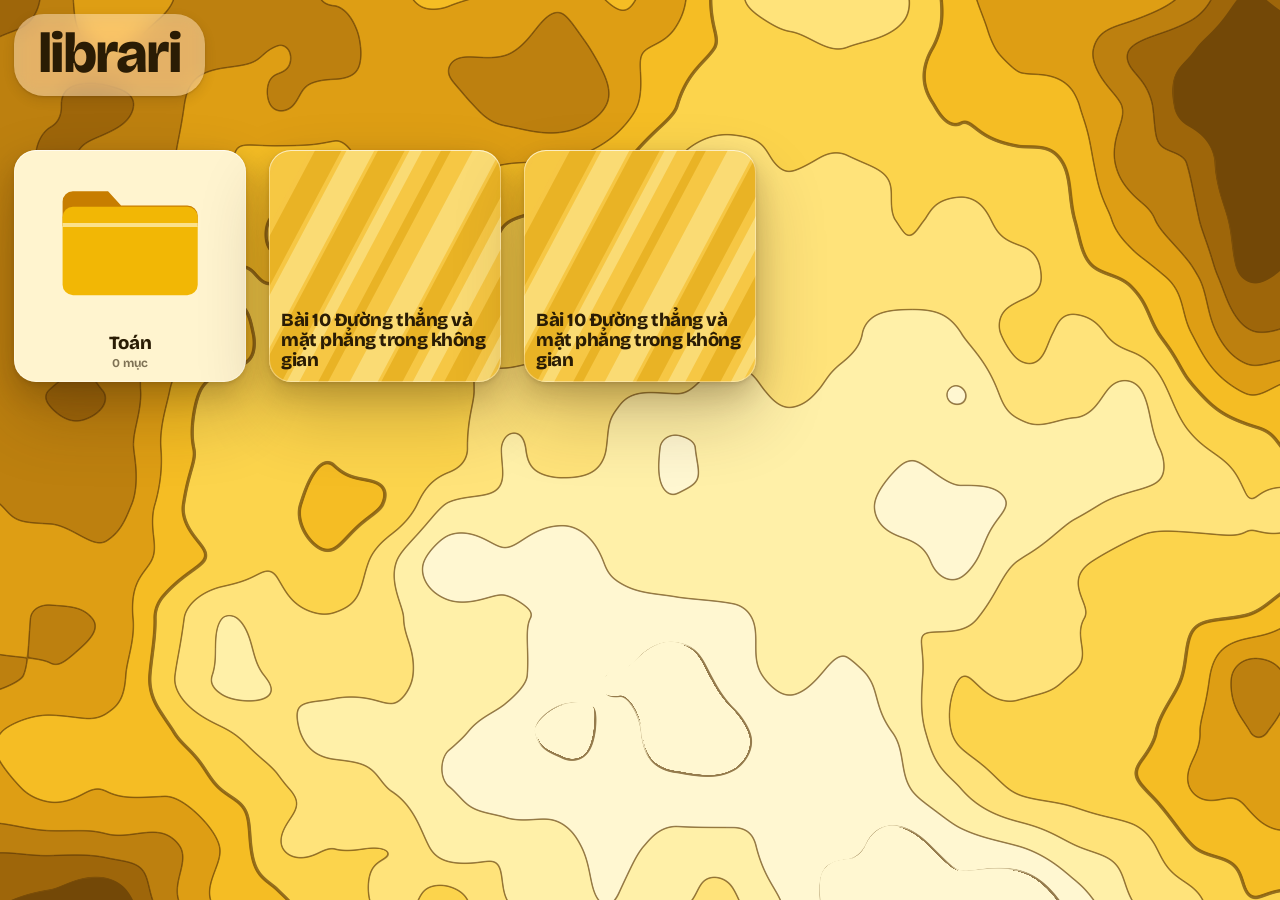
==== commit b70964ca: "Lưới 5 ô/dòng, kéo-thả chuyển vào/ra thư mục, ghim, sửa lỗi file mới không hiện Co-Authored-By: Clau" ====
--- a/index.html
+++ b/index.html
@@ -5,7 +5,7 @@
 <meta name="theme-color" content="#e9b92f">
 <link rel="icon" href="data:image/svg+xml,%3Csvg xmlns='http://www.w3.org/2000/svg' viewBox='0 0 32 32'%3E%3Crect width='32' height='32' rx='8' fill='%23e9b92f'/%3E%3Cpath d='M6 11h7l2 2h11v11H6z' fill='%235a3a00'/%3E%3C/svg%3E">
 <link rel="preconnect" href="https://fonts.googleapis.com"><link rel="preconnect" href="https://fonts.gstatic.com" crossorigin><link rel="stylesheet" href="https://fonts.googleapis.com/css2?family=Bricolage+Grotesque:opsz,wght@12..96,400;12..96,600;12..96,700;12..96,800&display=swap">
-<link rel="stylesheet" href="css/style.css?v=1">
+<link rel="stylesheet" href="css/style.css?v=2">
 </head><body>
 <svg width="0" height="0" style="position:absolute"><defs id="defs"></defs></svg>
 <canvas id="cv"></canvas>
@@ -13,15 +13,15 @@
 <div id="top" class="glass"><h1 id="ttl">librari</h1></div>
 <button class="bt glass" id="back">Quay lại</button>
 <button id="sec" aria-label="Đăng nhập"></button>
-<div id="tools"><button class="bt glass" id="add">Tải lên</button><button class="bt glass" id="nf">Thư mục</button><button class="bt glass" id="ed">Sửa</button><button class="bt glass" id="out">Thoát</button></div>
+<div id="tools"><button class="bt glass" id="add">Tải lên</button><button class="bt glass" id="nf">Thư mục</button><button class="bt glass" id="out">Thoát</button></div>
 <input type="file" id="fi" accept=".html,.htm,text/html" multiple hidden>
 <div id="view"><div id="vb"><button class="bt" id="vf" aria-label="Toàn màn hình"><svg viewBox="0 0 24 24"><path d="M4 9V4h5M20 9V4h-5M4 15v5h5M20 15v5h-5"/></svg></button><button class="bt" id="vx" aria-label="Đóng"><svg viewBox="0 0 24 24"><path d="M5 5l14 14M19 5L5 19"/></svg></button></div></div>
-<script src="js/util.js?v=1"></script>
-<script src="js/config.js?v=1"></script>
-<script src="js/glass.js?v=1"></script>
-<script src="js/shader.js?v=1"></script>
-<script src="js/track.js?v=1"></script>
-<script src="js/viewer.js?v=1"></script>
-<script src="js/admin.js?v=1"></script>
-<script src="js/main.js?v=1"></script>
+<script src="js/util.js?v=2"></script>
+<script src="js/config.js?v=2"></script>
+<script src="js/glass.js?v=2"></script>
+<script src="js/shader.js?v=2"></script>
+<script src="js/track.js?v=2"></script>
+<script src="js/viewer.js?v=2"></script>
+<script src="js/admin.js?v=2"></script>
+<script src="js/main.js?v=2"></script>
 </body></html>
--- a/css/style.css
+++ b/css/style.css
@@ -81,3 +81,19 @@
 #view.q #vb{opacity:.15}#vb .bt{background:rgba(42,28,4,.78);color:var(--paper);min-height:42px;width:42px;padding:0;border-radius:50%}
 #vb svg{width:20px;height:20px;fill:none;stroke:currentColor;stroke-width:2.2;stroke-linecap:round;stroke-linejoin:round}
 .card .nm{display:none}
+
+/* ---- lưới 5 ô / dòng ---- */
+#stage{overflow-x:hidden;overflow-y:auto;touch-action:pan-y;cursor:auto;user-select:none;-webkit-user-select:none;padding:clamp(104px,17vh,150px) var(--ed) 120px;overscroll-behavior:contain}
+#track{display:grid;grid-template-columns:repeat(5,minmax(0,1fr));gap:clamp(12px,1.8vw,26px);max-width:1500px;margin:0 auto}
+.card{position:relative;left:auto;top:auto;width:auto;aspect-ratio:1;transform:none;-webkit-touch-callout:none;text-align:center;font:inherit;display:block}
+.card .tt{font-size:clamp(13px,1.45vw,21px);padding:10px 12px 12px;text-align:left}.card.fo .tt{text-align:center}
+.card .tt small{font-size:12px}
+.em{grid-column:1/-1;text-align:center;font-weight:700;opacity:.7;padding:60px 0}
+.eb{display:none;position:absolute;right:8px;top:8px;z-index:3;width:34px;height:34px;padding:0;border:0;border-radius:50%;background:var(--paper);color:var(--ink);place-items:center;cursor:pointer;box-shadow:var(--sh1)}
+.eb svg{width:20px;height:20px}.adm .eb{display:grid}
+.pn{position:absolute;left:8px;top:8px;z-index:3;width:28px;height:28px;border-radius:50%;background:var(--ink);color:var(--paper);display:grid;place-items:center}.pn svg{width:16px;height:16px}
+.dgsrc{opacity:.3}.ghost{position:fixed!important;left:0;top:0;z-index:60;pointer-events:none;opacity:.92;transform-origin:50% 50%;animation:none}.ghost .ph{animation:none!important;box-shadow:var(--sh3)}.ghost .eb{display:none!important}
+.dragging,.dragging *{cursor:grabbing!important}
+.card.tg .ph{outline:4px solid var(--ink);outline-offset:3px}#back.tg{outline:4px solid var(--ink);outline-offset:3px}
+@media(max-width:900px){#track{grid-template-columns:repeat(4,minmax(0,1fr))}}
+@media(max-width:600px){#track{grid-template-columns:repeat(3,minmax(0,1fr));gap:10px}#stage{padding-top:84px}.card .tt{font-size:12px;padding:8px}.card.fo .ico{left:14%;right:14%}.eb{width:28px;height:28px;right:4px;top:4px}.eb svg{width:16px;height:16px}}
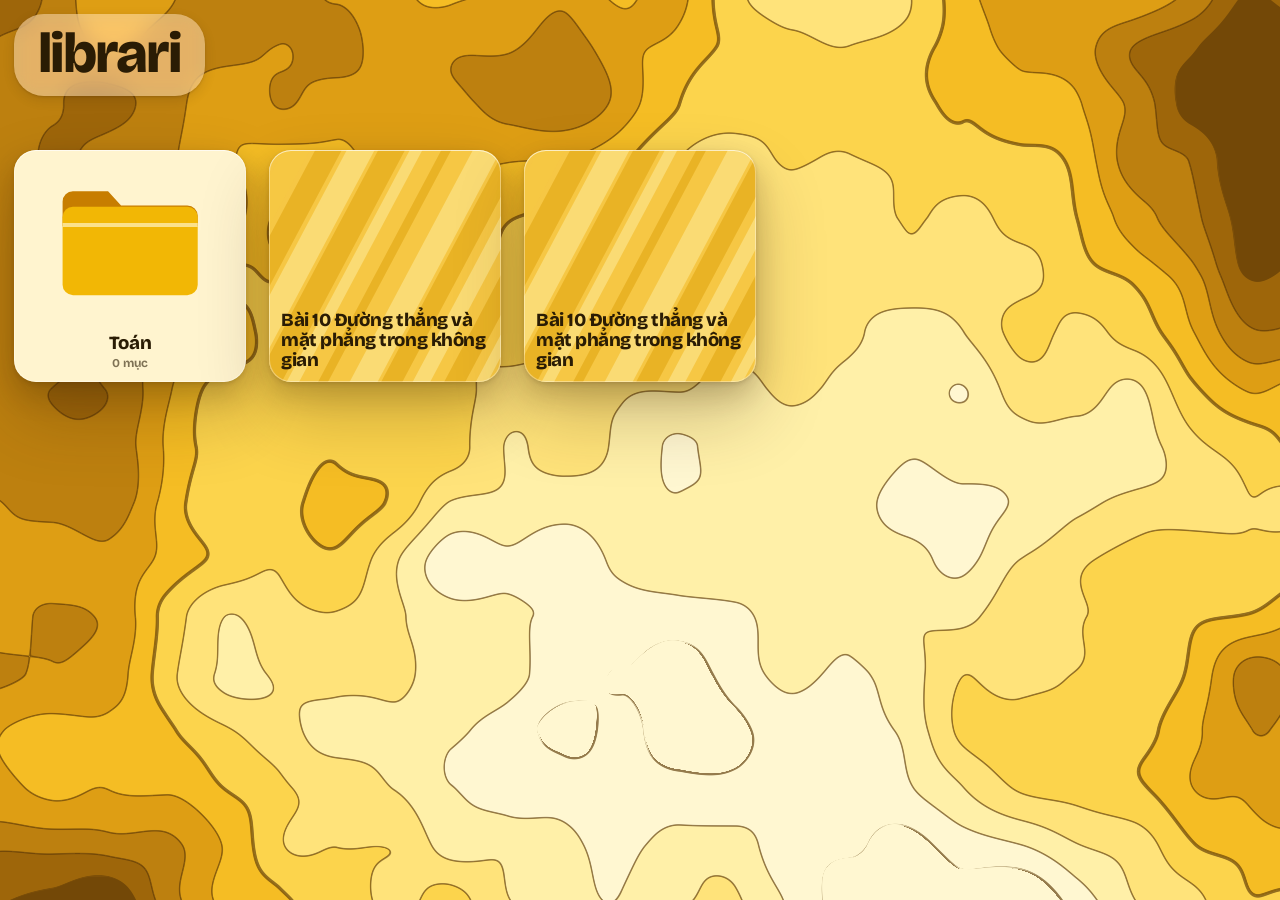
==== commit 2aa814d3: "Menu chuột phải: chuyển, ghim, đổi tên, đổi họa tiết, chỉnh sửa, xóa Co-Authored-By: Claude Sonnet 5" ====
--- a/index.html
+++ b/index.html
@@ -5,7 +5,7 @@
 <meta name="theme-color" content="#e9b92f">
 <link rel="icon" href="data:image/svg+xml,%3Csvg xmlns='http://www.w3.org/2000/svg' viewBox='0 0 32 32'%3E%3Crect width='32' height='32' rx='8' fill='%23e9b92f'/%3E%3Cpath d='M6 11h7l2 2h11v11H6z' fill='%235a3a00'/%3E%3C/svg%3E">
 <link rel="preconnect" href="https://fonts.googleapis.com"><link rel="preconnect" href="https://fonts.gstatic.com" crossorigin><link rel="stylesheet" href="https://fonts.googleapis.com/css2?family=Bricolage+Grotesque:opsz,wght@12..96,400;12..96,600;12..96,700;12..96,800&display=swap">
-<link rel="stylesheet" href="css/style.css?v=2">
+<link rel="stylesheet" href="css/style.css?v=3">
 </head><body>
 <svg width="0" height="0" style="position:absolute"><defs id="defs"></defs></svg>
 <canvas id="cv"></canvas>
@@ -16,12 +16,12 @@
 <div id="tools"><button class="bt glass" id="add">Tải lên</button><button class="bt glass" id="nf">Thư mục</button><button class="bt glass" id="out">Thoát</button></div>
 <input type="file" id="fi" accept=".html,.htm,text/html" multiple hidden>
 <div id="view"><div id="vb"><button class="bt" id="vf" aria-label="Toàn màn hình"><svg viewBox="0 0 24 24"><path d="M4 9V4h5M20 9V4h-5M4 15v5h5M20 15v5h-5"/></svg></button><button class="bt" id="vx" aria-label="Đóng"><svg viewBox="0 0 24 24"><path d="M5 5l14 14M19 5L5 19"/></svg></button></div></div>
-<script src="js/util.js?v=2"></script>
-<script src="js/config.js?v=2"></script>
-<script src="js/glass.js?v=2"></script>
-<script src="js/shader.js?v=2"></script>
-<script src="js/track.js?v=2"></script>
-<script src="js/viewer.js?v=2"></script>
-<script src="js/admin.js?v=2"></script>
-<script src="js/main.js?v=2"></script>
+<script src="js/util.js?v=3"></script>
+<script src="js/config.js?v=3"></script>
+<script src="js/glass.js?v=3"></script>
+<script src="js/shader.js?v=3"></script>
+<script src="js/track.js?v=3"></script>
+<script src="js/viewer.js?v=3"></script>
+<script src="js/admin.js?v=3"></script>
+<script src="js/main.js?v=3"></script>
 </body></html>
--- a/css/style.css
+++ b/css/style.css
@@ -97,3 +97,8 @@
 .card.tg .ph{outline:4px solid var(--ink);outline-offset:3px}#back.tg{outline:4px solid var(--ink);outline-offset:3px}
 @media(max-width:900px){#track{grid-template-columns:repeat(4,minmax(0,1fr))}}
 @media(max-width:600px){#track{grid-template-columns:repeat(3,minmax(0,1fr));gap:10px}#stage{padding-top:84px}.card .tt{font-size:12px;padding:8px}.card.fo .ico{left:14%;right:14%}.eb{width:28px;height:28px;right:4px;top:4px}.eb svg{width:16px;height:16px}}
+
+.cm{position:fixed;z-index:70;min-width:200px;max-width:min(340px,92vw);overflow:auto;padding:6px;border-radius:18px;background:var(--paper);box-shadow:var(--sh3);animation:pop .18s var(--ease)}
+.cm button{display:block;width:100%;text-align:left;padding:10px 14px;border:0;border-radius:12px;background:none;font:600 15px/1.3 inherit;color:var(--ink);cursor:pointer}
+.cm button:hover,.cm button:focus-visible{background:rgba(42,28,4,.09);outline:none}.cm button.dn{color:#b3261e}
+.cm hr{border:0;border-top:1px solid rgba(42,28,4,.12);margin:5px 6px}.cm .ch{padding:8px 14px 4px;font:700 12px inherit;opacity:.55;text-transform:uppercase;letter-spacing:.06em}
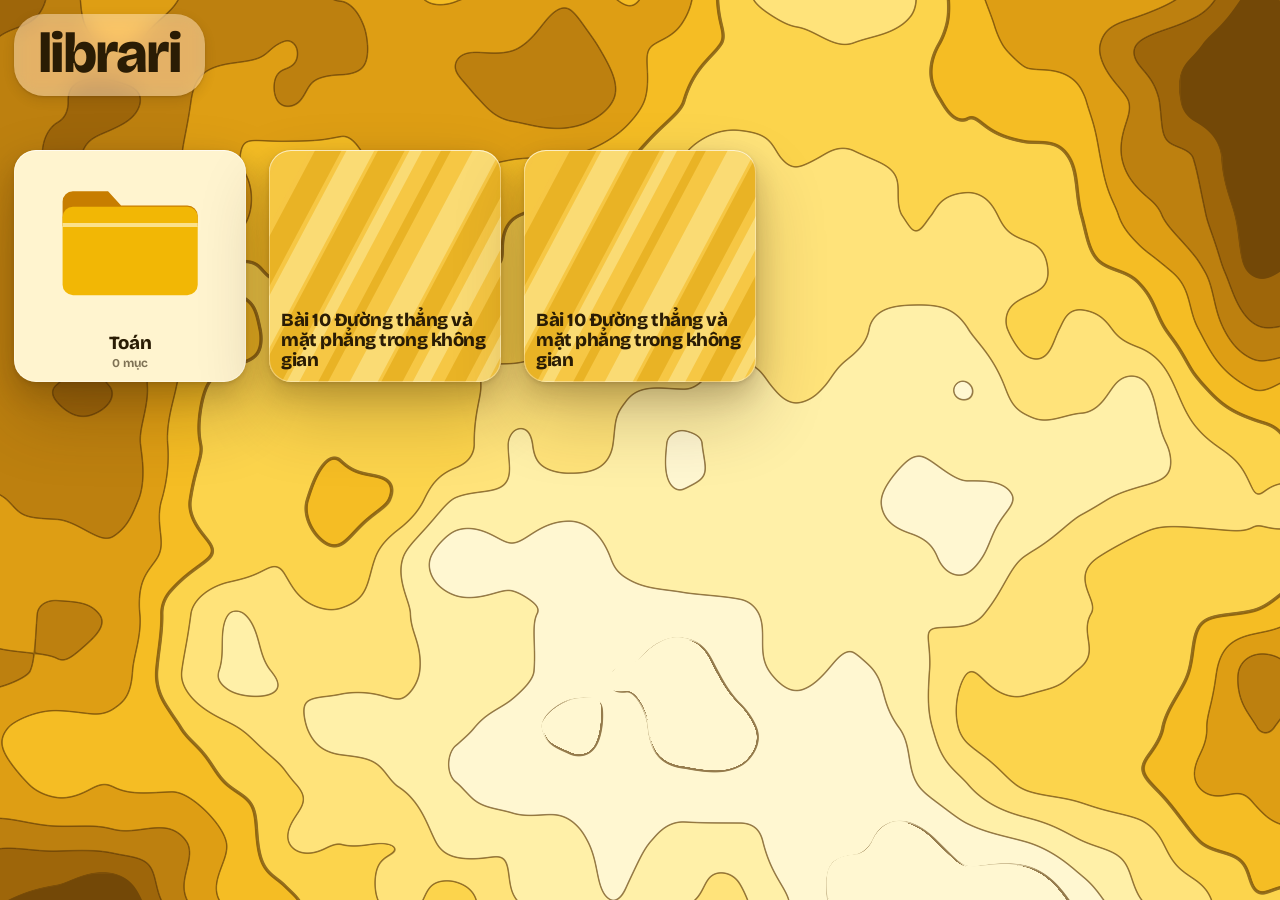
==== commit ea458b39: "Luôn hiện ô token, đọc được token đã lưu ở các phiên bản trước Co-Authored-By: Claude Sonnet 5.5 <no" ====
--- a/index.html
+++ b/index.html
@@ -5,7 +5,7 @@
 <meta name="theme-color" content="#e9b92f">
 <link rel="icon" href="data:image/svg+xml,%3Csvg xmlns='http://www.w3.org/2000/svg' viewBox='0 0 32 32'%3E%3Crect width='32' height='32' rx='8' fill='%23e9b92f'/%3E%3Cpath d='M6 11h7l2 2h11v11H6z' fill='%235a3a00'/%3E%3C/svg%3E">
 <link rel="preconnect" href="https://fonts.googleapis.com"><link rel="preconnect" href="https://fonts.gstatic.com" crossorigin><link rel="stylesheet" href="https://fonts.googleapis.com/css2?family=Bricolage+Grotesque:opsz,wght@12..96,400;12..96,600;12..96,700;12..96,800&display=swap">
-<link rel="stylesheet" href="css/style.css?v=3">
+<link rel="stylesheet" href="css/style.css?v=4">
 </head><body>
 <svg width="0" height="0" style="position:absolute"><defs id="defs"></defs></svg>
 <canvas id="cv"></canvas>
@@ -16,12 +16,12 @@
 <div id="tools"><button class="bt glass" id="add">Tải lên</button><button class="bt glass" id="nf">Thư mục</button><button class="bt glass" id="out">Thoát</button></div>
 <input type="file" id="fi" accept=".html,.htm,text/html" multiple hidden>
 <div id="view"><div id="vb"><button class="bt" id="vf" aria-label="Toàn màn hình"><svg viewBox="0 0 24 24"><path d="M4 9V4h5M20 9V4h-5M4 15v5h5M20 15v5h-5"/></svg></button><button class="bt" id="vx" aria-label="Đóng"><svg viewBox="0 0 24 24"><path d="M5 5l14 14M19 5L5 19"/></svg></button></div></div>
-<script src="js/util.js?v=3"></script>
-<script src="js/config.js?v=3"></script>
-<script src="js/glass.js?v=3"></script>
-<script src="js/shader.js?v=3"></script>
-<script src="js/track.js?v=3"></script>
-<script src="js/viewer.js?v=3"></script>
-<script src="js/admin.js?v=3"></script>
-<script src="js/main.js?v=3"></script>
+<script src="js/util.js?v=4"></script>
+<script src="js/config.js?v=4"></script>
+<script src="js/glass.js?v=4"></script>
+<script src="js/shader.js?v=4"></script>
+<script src="js/track.js?v=4"></script>
+<script src="js/viewer.js?v=4"></script>
+<script src="js/admin.js?v=4"></script>
+<script src="js/main.js?v=4"></script>
 </body></html>
